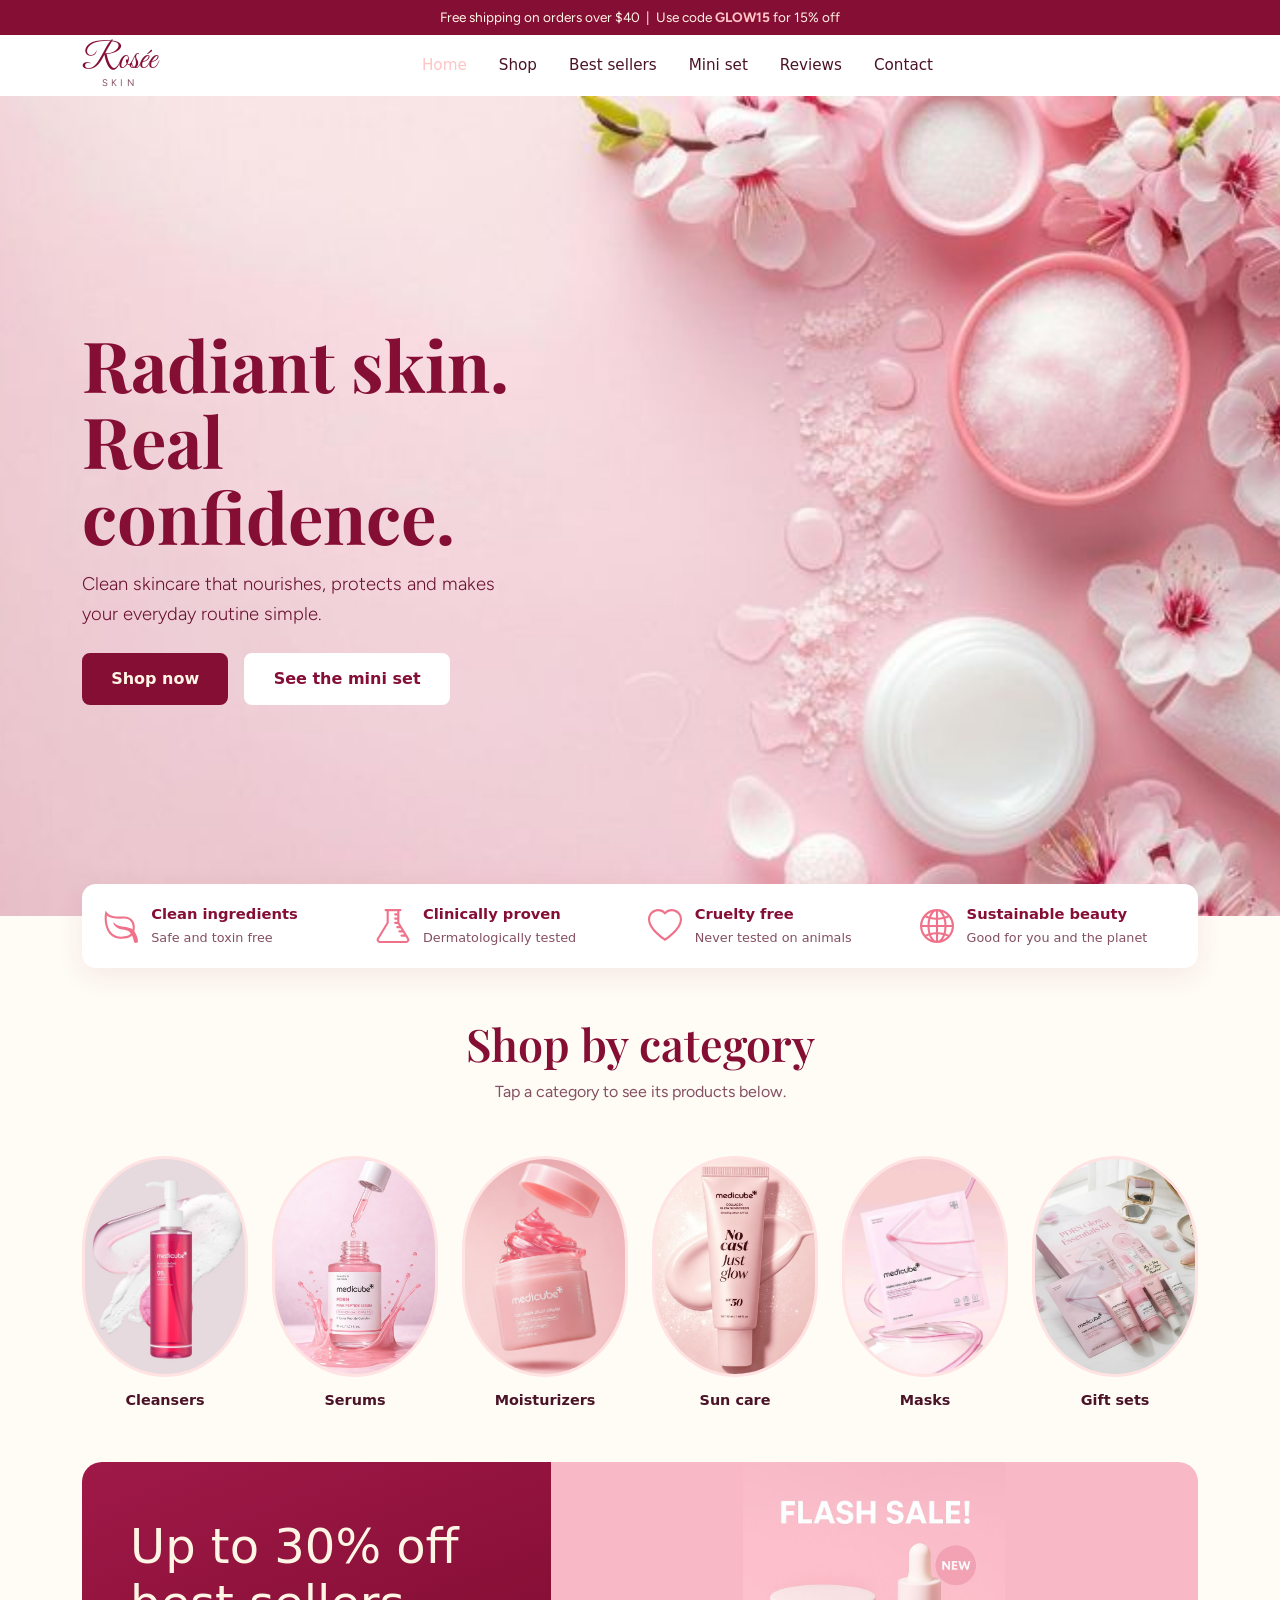
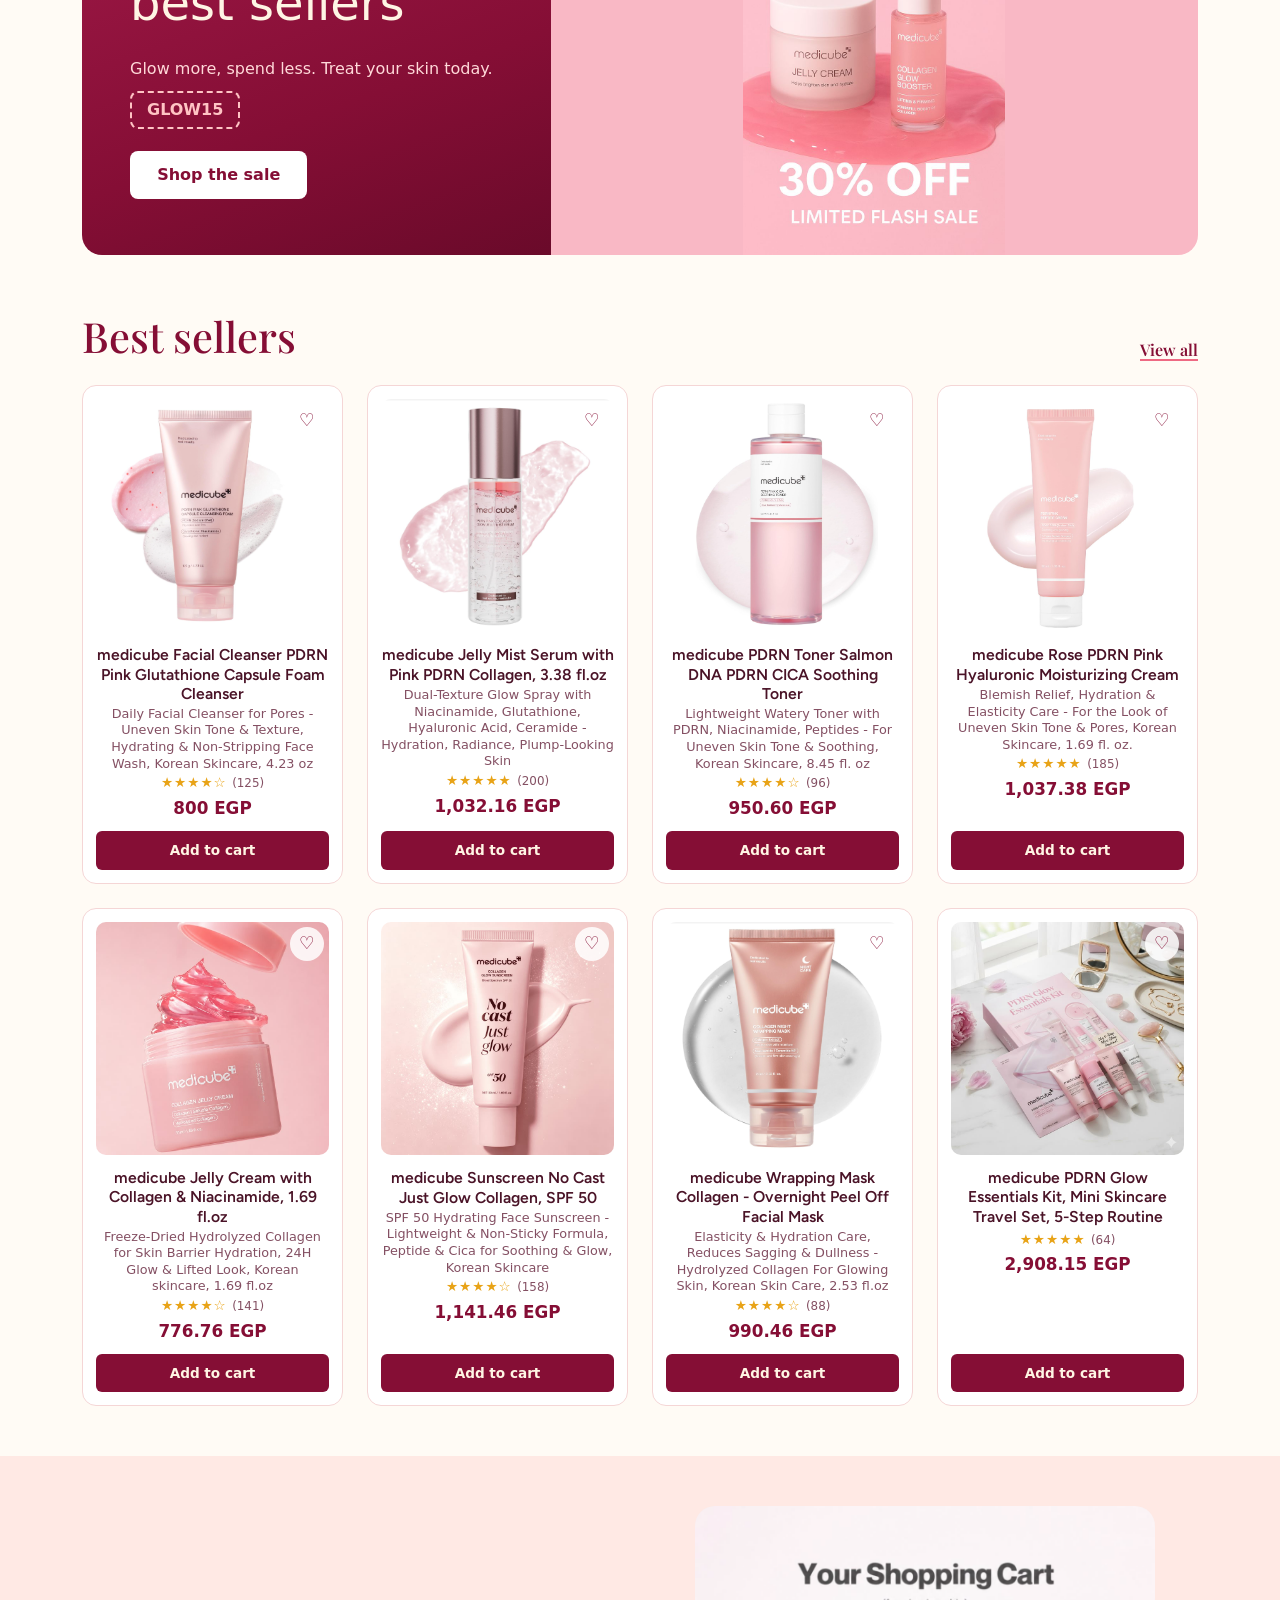
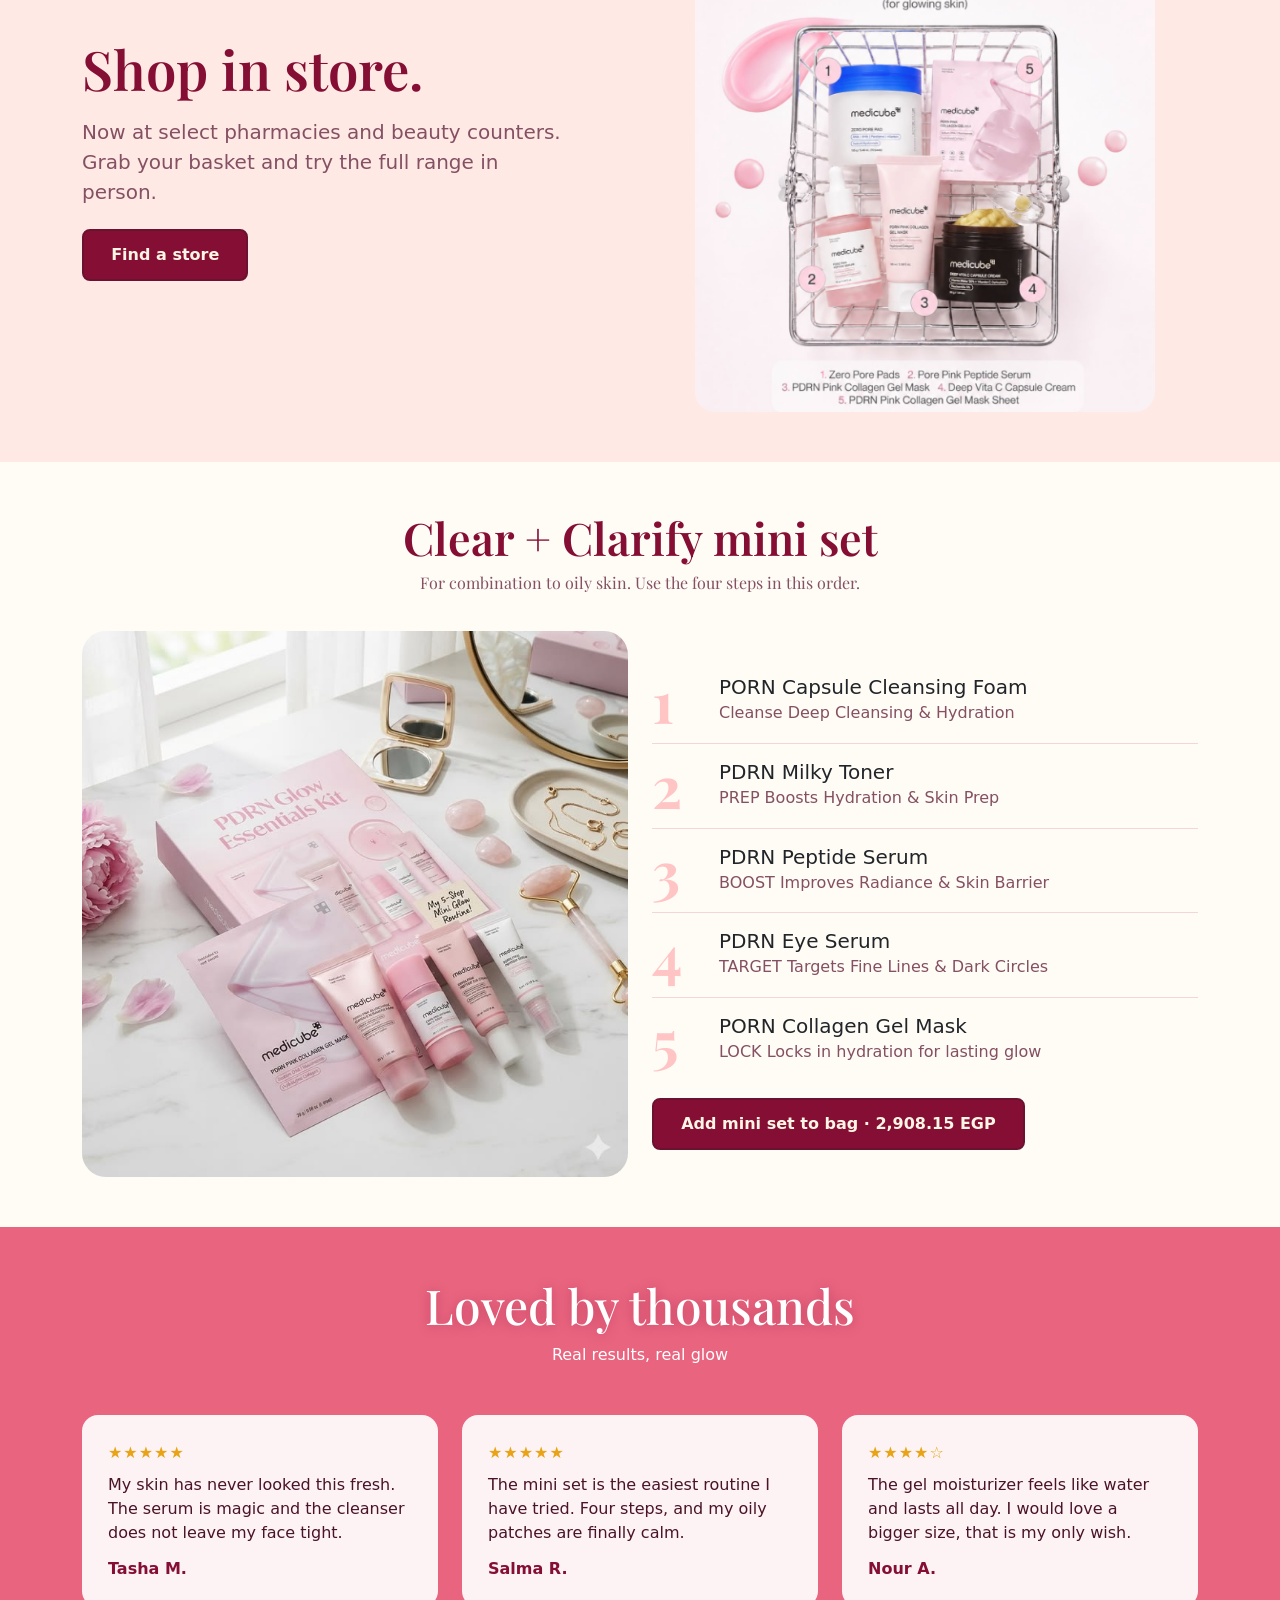
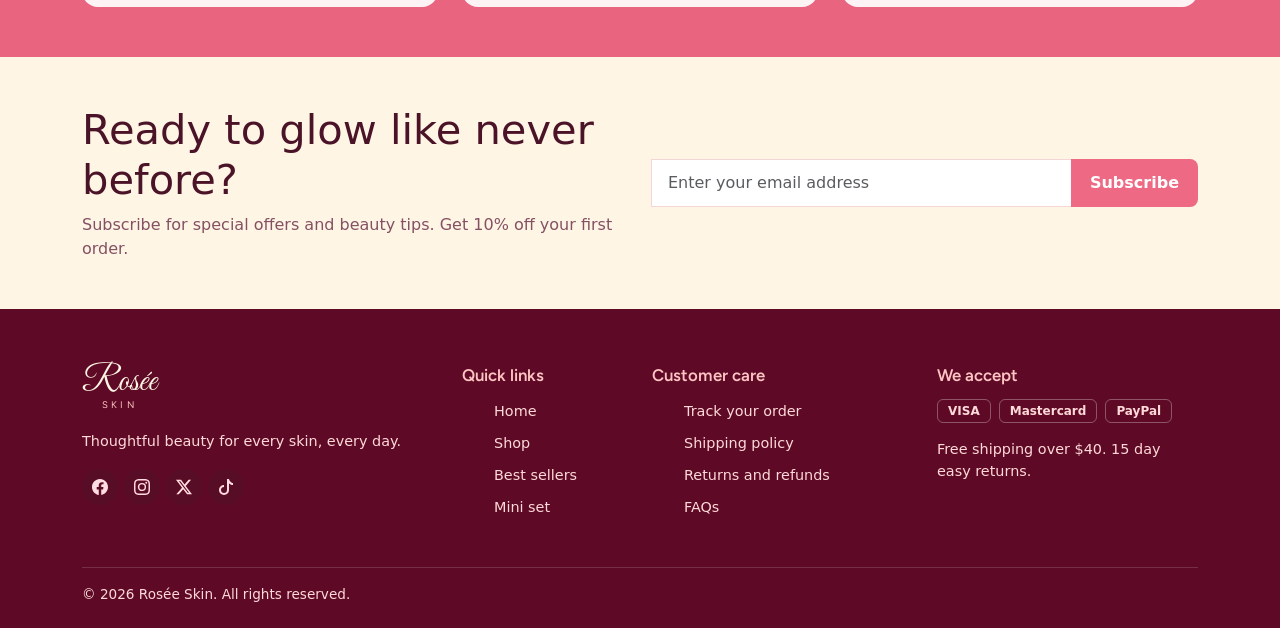
==== project/index.html @ 1da9454a "Rosée Skin – Radiant skin, real confidence" ====
<!doctype html>
<html lang="en">
  <head>
    <meta charset="UTF-8" />
    <meta name="viewport" content="width=device-width, initial-scale=1.0" />
    <title>Rosée Skin – Radiant skin, real confidence</title>
    <link rel="stylesheet" href="style.css" />
    <link
      href="https://cdn.jsdelivr.net/npm/bootstrap@5.3.8/dist/css/bootstrap.min.css"
      rel="stylesheet"
      integrity="sha384-sRIl4kxILFvY47J16cr9ZwB07vP4J8+LH7qKQnuqkuIAvNWLzeN8tE5YBujZqJLB"
      crossorigin="anonymous"
    />
    <script
      src="https://cdn.jsdelivr.net/npm/bootstrap@5.3.8/dist/js/bootstrap.bundle.min.js"
      integrity="sha384-FKyoEForCGlyvwx9Hj09JcYn3nv7wiPVlz7YYwJrWVcXK/BmnVDxM+D2scQbITxI"
      crossorigin="anonymous"
    ></script>
  </head>
  <body>
    <div class="announce">
      Free shipping on orders over $40 &nbsp;|&nbsp; Use code <b>GLOW15</b> for
      15% off
    </div>
    <nav class="navbar navbar-expand-lg sticky-top">
      <div class="container">
        <a class="logo" href="./index.html">Rosée<small>SKIN</small></a>
        <button
          class="navbar-toggler ms-auto me-2"
          type="button"
          data-bs-toggle="collapse"
          data-bs-target="#menu"
          aria-controls="menu"
          aria-expanded="false"
          aria-label="Toggle menu"
        >
          <span class="navbar-toggler-icon"></span>
        </button>
        <div
          class="collapse navbar-collapse navbar-nav mx-auto gap-lg-3"
          id="menu"
        >
          <a class="nav-link active" href="./index.html">Home</a>
          <a class="nav-link" href="#categories">Shop</a>
          <a class="nav-link" href="#bestsellers">Best sellers</a>
          <a class="nav-link" href="#miniset">Mini set</a>
          <a class="nav-link" href="#reviews">Reviews</a>
          <a class="nav-link" href="#contact">Contact</a>
        </div>
      </div>
    </nav>
    <header class="hero" id="home">
      <img
        src="../photos/background.jpg"
        class="hero-img"
        alt="Skincare products"
      />

      <div class="container">
        <div class="row align-items-center hero-content">
          <div class="col-lg-5 col-md-6">
            <h1>Radiant skin. Real confidence.</h1>

            <p class="lead mt-3">
              Clean skincare that nourishes, protects and makes your everyday
              routine simple.
            </p>

            <div class="d-flex flex-wrap gap-3 mt-4">
              <a href="#bestsellers" class="btn btn-rose">Shop now</a>
              <a href="#miniset" class="btn btn-soft">See the mini set</a>
            </div>
          </div>
        </div>
      </div>
    </header>
    <section class="trust">
      <div class="container">
        <div class="trust-card">
          <div class="row g-3">
            <div class="col-12 col-lg-3">
              <div class="trust-item">
                <img src="../photos/leaf.svg" alt="Clean ingredients" />
                <div>
                  <strong>Clean ingredients</strong>
                  <span>Safe and toxin free</span>
                </div>
              </div>
            </div>

            <div class="col-12 col-lg-3">
              <div class="trust-item">
                <img src="../photos/flask.svg" alt="Clinically proven" />
                <div>
                  <strong>Clinically proven</strong>
                  <span>Dermatologically tested</span>
                </div>
              </div>
            </div>

            <div class="col-12 col-lg-3">
              <div class="trust-item">
                <img src="../photos/heart.svg" alt="Cruelty free" />
                <div>
                  <strong>Cruelty free</strong>
                  <span>Never tested on animals</span>
                </div>
              </div>
            </div>

            <div class="col-12 col-lg-3">
              <div class="trust-item">
                <img src="../photos/globe2.svg" alt="Sustainable beauty" />
                <div>
                  <strong>Sustainable beauty</strong>
                  <span>Good for you and the planet</span>
                </div>
              </div>
            </div>
          </div>
        </div>
      </div>
    </section>
    <section class="section" id="categories">
      <div class="container">
        <div class="center-head">
          <h2>Shop by category</h2>
          <p>Tap a category to see its products below.</p>
        </div>
        <div class="row g-3 g-lg-4 justify-content-center">
          <div class="col-4 col-md-2">
            <a class="cat" href="#cleanser">
              <span class="oval">
                <img src="../photos/Medicube.jpg" alt="Cleansers" />
                <video
                  src="../videos/video1.mp4"
                  muted
                  loop
                  autoplay
                  playsinline
                ></video>
              </span>
              <span class="cat-name">Cleansers</span>
            </a>
          </div>
          <div class="col-4 col-md-2">
            <a class="cat" href="#serum">
              <span class="oval"
                ><img src="../photos/serum.jpg" alt="Serums" />
                <video
                  src="../videos/video2.mp4"
                  muted
                  loop
                  autoplay
                  playsinline
                ></video>
              </span>
              <span class="cat-name">Serums</span>
            </a>
          </div>
          <div class="col-4 col-md-2">
            <a class="cat" href="#moisturizer">
              <span class="oval"
                ><img
                  src="../photos/Medicube Collagen Jelly Cream Crema Viso con Collagene Idrolizzato, Effetto Idratazione & Glow.jpg"
                  alt="Moisturizers"
                />
                <video
                  src="../videos/video3.mp4"
                  muted
                  loop
                  autoplay
                  playsinline
                ></video>
              </span>
              <span class="cat-name">Moisturizers</span>
            </a>
          </div>
          <div class="col-4 col-md-2">
            <a class="cat" href="#sun">
              <span class="oval"
                ><img
                  src="../photos/Medicube Collagen Glow Sunscreen SPF 50, Just Glow No Cast Facial Sun Lotion, Soothing & Hydrating Sunscreen With Centella Asiatica, Anti-Photoaging Korean Sun Care.jpg"
                  alt="Sun care"
                />
                <video
                  src="../videos/video4.mp4"
                  muted
                  loop
                  autoplay
                  playsinline
                ></video>
              </span>
              <span class="cat-name">Sun care</span>
            </a>
          </div>
          <div class="col-4 col-md-2">
            <a class="cat" href="#mask">
              <span class="oval"
                ><img
                  src="../photos/MEDICUBE PDRN PINK COLLAGEN GEL MASK - SALMON DNA & OVERNIGHT.jpg"
                  alt="Masks"
                />
                <video
                  src="../videos/video5.mp4"
                  muted
                  loop
                  autoplay
                  playsinline
                ></video>
              </span>
              <span class="cat-name">Masks</span>
            </a>
          </div>
          <div class="col-4 col-md-2">
            <a class="cat" href="#sets">
              <span class="oval"
                ><img
                  src="../photos/Medicube PDRN Glow Essentials Kit, Mini Skincare Travel Set, 5-Step Routine.jpg"
                  alt="Gift sets" />
                <video
                  src="../videos/video6.mp4"
                  muted
                  loop
                  autoplay
                  playsinline
                ></video
              ></span>
              <span class="cat-name">Gift sets</span>
            </a>
          </div>
        </div>
      </div>
    </section>
    <section class="sale-section">
      <div class="container">
        <div class="sale">
          <div class="sale-text">
            <h2>Up to 30% off best sellers</h2>
            <p>Glow more, spend less. Treat your skin today.</p>
            <span class="code">GLOW15</span>
            <a href="#bestsellers" class="btn btn-soft">Shop the sale</a>
          </div>
          <div class="sale-img">
            <img
              src="../photos/Medicube Jelly Cream + NEW Collagen Glow Booster – Flash Sale! 💖✨.jpg"
              alt="Skincare products with flower petals"
            />
          </div>
        </div>
      </div>
    </section>
    <!-- Products -->
    <section class="section products" id="bestsellers">
      <div class="container">
        <div class="products-head">
          <h2>Best sellers</h2>
          <a href="#bestsellers" class="view-all">View all</a>
        </div>
        <div class="row g-3 g-lg-4">
          <div class="col-6 col-lg-3">
            <article class="product" id="cleanser">
              <input type="checkbox" class="heart-check" id="heart-1" />
              <label
                class="heart"
                for="heart-1"
                aria-label="Save Oil Control Face Wash"
              ></label>
              <div class="pic">
                <img
                  src="../photos/medicube Zero Pore Clearing Capsule Cleansing Foam.jpg"
                  alt="Oil Control Face Wash"
                />
              </div>
              <h3>
                medicube Facial Cleanser PDRN Pink Glutathione Capsule Foam
                Cleanser
              </h3>
              <div class="sub">
                Daily Facial Cleanser for Pores - Uneven Skin Tone & Texture,
                Hydrating & Non-Stripping Face Wash, Korean Skincare, 4.23 oz
              </div>
              <div class="stars" aria-label="4.5 out of 5">
                ★★★★☆ <small>(125)</small>
              </div>
              <div class="price">800 EGP</div>
              <a href="#" class="btn-add">Add to cart</a>
            </article>
          </div>
          <div class="col-6 col-lg-3">
            <article class="product" id="serum">
              <input type="checkbox" class="heart-check" id="heart-2" />
              <label
                class="heart"
                for="heart-2"
                aria-label="Save Radiance Face Serum"
              ></label>
              <div class="pic">
                <img
                  src="../photos/Radiance Face Serum.png"
                  alt="Radiance Face Serum"
                />
              </div>
              <h3>
                medicube Jelly Mist Serum with Pink PDRN Collagen, 3.38 fl.oz
              </h3>
              <div class="sub">
                Dual-Texture Glow Spray with Niacinamide, Glutathione,
                Hyaluronic Acid, Ceramide - Hydration, Radiance, Plump-Looking
                Skin
              </div>
              <div class="stars" aria-label="5 out of 5">
                ★★★★★ <small>(200)</small>
              </div>
              <div class="price">1,032.16 EGP</div>
              <a href="#" class="btn-add">Add to cart</a>
            </article>
          </div>
          <div class="col-6 col-lg-3">
            <article class="product">
              <input type="checkbox" class="heart-check" id="heart-3" />
              <label
                class="heart"
                for="heart-3"
                aria-label="Save Hydra Toner Mist"
              ></label>
              <div class="pic">
                <img
                  src="../photos/Hydra Toner Mist.png"
                  alt="Hydra Toner Mist"
                />
              </div>
              <h3>medicube PDRN Toner Salmon DNA PDRN CICA Soothing Toner</h3>
              <div class="sub">
                Lightweight Watery Toner with PDRN, Niacinamide, Peptides - For
                Uneven Skin Tone & Soothing, Korean Skincare, 8.45 fl. oz
              </div>
              <div class="stars" aria-label="4.5 out of 5">
                ★★★★☆ <small>(96)</small>
              </div>
              <div class="price">950.60 EGP</div>
              <a href="#" class="btn-add">Add to cart</a>
            </article>
          </div>
          <div class="col-6 col-lg-3">
            <article class="product" id="moisturizer">
              <input type="checkbox" class="heart-check" id="heart-4" />
              <label
                class="heart"
                for="heart-4"
                aria-label="Save Dew Boost Gel Moisturizer"
              ></label>
              <div class="pic">
                <img
                  src="../photos/Gel Moisturizer.png"
                  alt="Dew Boost Gel Moisturizer"
                />
              </div>
              <h3>medicube Rose PDRN Pink Hyaluronic Moisturizing Cream</h3>
              <div class="sub">
                Blemish Relief, Hydration & Elasticity Care - For the Look of
                Uneven Skin Tone & Pores, Korean Skincare, 1.69 fl. oz.
              </div>
              <div class="stars" aria-label="5 out of 5">
                ★★★★★ <small>(185)</small>
              </div>
              <div class="price">1,037.38 EGP</div>
              <a href="#" class="btn-add">Add to cart</a>
            </article>
          </div>
          <div class="col-6 col-lg-3">
            <article class="product">
              <input type="checkbox" class="heart-check" id="heart-5" />
              <label
                class="heart"
                for="heart-5"
                aria-label="Save Barrier Repair Cream"
              ></label>
              <div class="pic">
                <img
                  src="../photos/Medicube Collagen Jelly Cream Crema Viso con Collagene Idrolizzato, Effetto Idratazione & Glow.jpg"
                  alt="Barrier Repair Cream"
                />
              </div>
              <h3>
                medicube Jelly Cream with Collagen & Niacinamide, 1.69 fl.oz
              </h3>
              <div class="sub">
                Freeze-Dried Hydrolyzed Collagen for Skin Barrier Hydration, 24H
                Glow & Lifted Look, Korean skincare, 1.69 fl.oz
              </div>
              <div class="stars" aria-label="4.5 out of 5">
                ★★★★☆ <small>(141)</small>
              </div>
              <div class="price">776.76 EGP</div>
              <a href="#" class="btn-add">Add to cart</a>
            </article>
          </div>
          <div class="col-6 col-lg-3">
            <article class="product" id="sun">
              <input type="checkbox" class="heart-check" id="heart-6" />
              <label
                class="heart"
                for="heart-6"
                aria-label="Save Daily Shield SPF 50"
              ></label>
              <div class="pic">
                <img
                  src="../photos/Medicube Collagen Glow Sunscreen SPF 50, Just Glow No Cast Facial Sun Lotion, Soothing & Hydrating Sunscreen With Centella Asiatica, Anti-Photoaging Korean Sun Care.jpg"
                  alt="Daily Shield SPF 50"
                />
              </div>
              <h3>medicube Sunscreen No Cast Just Glow Collagen, SPF 50</h3>
              <div class="sub">
                SPF 50 Hydrating Face Sunscreen - Lightweight & Non-Sticky
                Formula, Peptide & Cica for Soothing & Glow, Korean Skincare
              </div>
              <div class="stars" aria-label="4.5 out of 5">
                ★★★★☆ <small>(158)</small>
              </div>
              <div class="price">1,141.46 EGP</div>
              <a href="#" class="btn-add">Add to cart</a>
            </article>
          </div>
          <div class="col-6 col-lg-3">
            <article class="product" id="mask">
              <input type="checkbox" class="heart-check" id="heart-7" />
              <label
                class="heart"
                for="heart-7"
                aria-label="Save Detox Clay Mask"
              ></label>
              <div class="pic">
                <img
                  src="../photos/Detox Clay Mask.png"
                  alt="Detox Clay Mask"
                />
              </div>
              <h3>
                medicube Wrapping Mask Collagen - Overnight Peel Off Facial Mask
              </h3>
              <div class="sub">
                Elasticity & Hydration Care, Reduces Sagging & Dullness -
                Hydrolyzed Collagen For Glowing Skin, Korean Skin Care, 2.53
                fl.oz
              </div>
              <div class="stars" aria-label="4 out of 5">
                ★★★★☆ <small>(88)</small>
              </div>
              <div class="price">990.46 EGP</div>
              <a href="#" class="btn-add">Add to cart</a>
            </article>
          </div>
          <div class="col-6 col-lg-3">
            <article class="product" id="sets">
              <input type="checkbox" class="heart-check" id="heart-8" />
              <label
                class="heart"
                for="heart-8"
                aria-label="Save Clear + Clarify Mini Set"
              ></label>
              <div class="pic">
                <img
                  src="../photos/Medicube PDRN Glow Essentials Kit, Mini Skincare Travel Set, 5-Step Routine.jpg"
                  alt="Clear + Clarify Mini Set"
                />
              </div>
              <h3>
                medicube PDRN Glow Essentials Kit, Mini Skincare Travel Set,
                5-Step Routine
              </h3>
              <div class="stars" aria-label="5 out of 5">
                ★★★★★ <small>(64)</small>
              </div>
              <div class="price">2,908.15 EGP</div>
              <a href="#" class="btn-add">Add to cart</a>
            </article>
          </div>
        </div>
      </div>
    </section>

    <!-- In store -->
    <section class="section band" id="instore">
      <div class="container">
        <div class="row align-items-center g-4">
          <div class="col-md-6 order-2 order-md-1">
            <h2>Shop in store.</h2>
            <p>
              Now at select pharmacies and beauty counters. Grab your basket and
              try the full range in person.
            </p>
            <a href="#contact" class="btn btn-rose">Find a store</a>
          </div>
          <div class="col-md-6 order-1 order-md-2">
            <div class="band-img">
              <img
                src="../photos/shop-cart.png"
                alt="Basket full of skincare products"
              />
            </div>
          </div>
        </div>
      </div>
    </section>

    <!-- Mini set -->
    <section class="section miniset" id="miniset">
      <div class="container">
        <div class="center-head">
          <h2>Clear + Clarify mini set</h2>
          <p>For combination to oily skin. Use the four steps in this order.</p>
        </div>
        <div class="row g-4 align-items-center">
          <div class="col-lg-6">
            <div class="mini-img">
              <img
                src="../photos/Medicube PDRN Glow Essentials Kit, Mini Skincare Travel Set, 5-Step Routine.jpg"
                alt="Four mini products: face wash, mask, moisturizer and facial oil"
              />
            </div>
          </div>
          <div class="col-lg-6">
            <div class="mstep">
              <div class="n">1</div>
              <div>
                <h3>PORN Capsule Cleansing Foam</h3>
                <p>Cleanse Deep Cleansing & Hydration</p>
              </div>
            </div>
            <div class="mstep">
              <div class="n">2</div>
              <div>
                <h3>PDRN Milky Toner</h3>
                <p>PREP Boosts Hydration & Skin Prep</p>
              </div>
            </div>
            <div class="mstep">
              <div class="n">3</div>
              <div>
                <h3>PDRN Peptide Serum</h3>
                <p>BOOST Improves Radiance & Skin Barrier</p>
              </div>
            </div>
            <div class="mstep">
              <div class="n">4</div>
              <div>
                <h3>PDRN Eye Serum</h3>
                <p>TARGET Targets Fine Lines & Dark Circles</p>
              </div>
            </div>
            <div class="mstep">
              <div class="n">5</div>
              <div>
                <h3>PORN Collagen Gel Mask</h3>
                <p>LOCK Locks in hydration for lasting glow</p>
              </div>
            </div>
            <a href="#" class="btn btn-rose mt-3"
              >Add mini set to bag · 2,908.15 EGP</a
            >
          </div>
        </div>
      </div>
    </section>

    <!-- Reviews -->
    <section class="loved" id="reviews">
      <div class="container">
        <div class="loved-head">
          <h2>Loved by thousands</h2>
          <div class="loved-sub">Real results, real glow</div>
        </div>
        <div class="row g-4">
          <div class="col-md-4">
            <div class="review">
              <div class="stars" aria-label="5 out of 5 stars">★★★★★</div>
              <p>
                My skin has never looked this fresh. The serum is magic and the
                cleanser does not leave my face tight.
              </p>
              <div class="who">Tasha M.</div>
            </div>
          </div>
          <div class="col-md-4">
            <div class="review">
              <div class="stars" aria-label="5 out of 5 stars">★★★★★</div>
              <p>
                The mini set is the easiest routine I have tried. Four steps,
                and my oily patches are finally calm.
              </p>
              <div class="who">Salma R.</div>
            </div>
          </div>
          <div class="col-md-4">
            <div class="review">
              <div class="stars" aria-label="4 out of 5 stars">★★★★☆</div>
              <p>
                The gel moisturizer feels like water and lasts all day. I would
                love a bigger size, that is my only wish.
              </p>
              <div class="who">Nour A.</div>
            </div>
          </div>
        </div>
      </div>
    </section>

    <!-- Newsletter -->
    <section class="join" id="contact">
      <div class="container">
        <div class="row align-items-center g-4">
          <div class="col-lg-6">
            <h2>Ready to glow like never before?</h2>
            <p>
              Subscribe for special offers and beauty tips. Get 10% off your
              first order.
            </p>
          </div>
          <div class="col-lg-6">
            <form class="input-group news" action="#" method="post">
              <label for="email" class="visually-hidden">Email address</label>
              <input
                id="email"
                name="email"
                type="email"
                class="form-control"
                placeholder="Enter your email address"
                required
              />
              <button class="btn" type="submit">Subscribe</button>
            </form>
          </div>
        </div>
      </div>
    </section>

    <!-- Footer -->
    <footer>
      <div class="container">
        <div class="row g-4">
          <div class="col-lg-4">
            <a class="logo" href="#home">Rosée<small>SKIN</small></a>

            <p>Thoughtful beauty for every skin, every day.</p>

            <div class="socials">
              <a
                class="soc"
                href="https://www.facebook.com/"
                aria-label="Facebook"
              >
                <img src="../photos/facebook.svg" alt="Facebook" />
              </a>

              <a
                class="soc"
                href="https://www.instagram.com/"
                aria-label="Instagram"
              >
                <img src="../photos/instagram.svg" alt="Instagram" />
              </a>

              <a class="soc" href="https://x.com/" aria-label="X">
                <img src="../photos/twitter-x.svg" alt="X" />
              </a>

              <a class="soc" href="https://www.tiktok.com/" aria-label="TikTok">
                <img src="../photos/tiktok.svg" alt="TikTok" />
              </a>
            </div>
          </div>

          <div class="col-6 col-lg-2">
            <h4>Quick links</h4>
            <ul class="footer-links">
              <li><a href="#home">Home</a></li>
              <li><a href="#categories">Shop</a></li>
              <li><a href="#bestsellers">Best sellers</a></li>
              <li><a href="#miniset">Mini set</a></li>
            </ul>
          </div>

          <div class="col-6 col-lg-3">
            <h4>Customer care</h4>
            <ul class="footer-links">
              <li><a href="#contact">Track your order</a></li>
              <li><a href="#contact">Shipping policy</a></li>
              <li><a href="#contact">Returns and refunds</a></li>
              <li><a href="#contact">FAQs</a></li>
            </ul>
          </div>

          <div class="col-lg-3">
            <h4>We accept</h4>

            <div class="pay">
              <span>VISA</span>
              <span>Mastercard</span>
              <span>PayPal</span>
            </div>

            <p>Free shipping over $40. 15 day easy returns.</p>
          </div>
        </div>

        <div class="footer-bottom">
          &copy; 2026 Rosée Skin. All rights reserved.
        </div>
      </div>
    </footer>
  </body>
</html>
---- project/style.css ----
@import url("https://fonts.googleapis.com/css2?family=Great+Vibes&family=Playfair+Display:wght@500;600;700&family=Figtree:wght@400;500;600&display=swap");
* {
  margin: 0;
  padding: 0;
  box-sizing: border-box;
}
body {
  background-color: #fffbf5 !important;
}
.announce {
  background-color: #850e35;
  justify-content: center;
  text-align: center;
  color: #fff5e4;
  font-size: 0.85rem;
  text-align: center;
  padding: 0.45rem 1rem;
  font-family: "Figtree", system-ui, sans-serif;
  b {
    color: #ffc4c4;
  }
}
.navbar {
  background-color: #fff !important;
  border-bottom: 1px solid var(--line);

  .container {
    .logo {
      display: inline-block;
      font-family: "Great Vibes", cursive;
      font-size: 2.2rem;
      line-height: 1;
      color: #850e35;
      text-decoration: none;

      small {
        display: block;
        font-family: "Figtree", sans-serif;
        font-size: 0.6rem;
        letter-spacing: 0.35em;
        text-align: center;
        color: #845063;
      }
    }

    #menu {
      justify-content: center;

      .nav-link {
        color: #4a1327 !important;
        font-weight: 500;
        font-size: 0.95rem;

        &:hover,
        &.active {
          color: #ffc4c4 !important;
        }
      }
    }
  }
}
.hero {
  position: relative;
  min-height: calc(100vh - 80px);
  overflow: hidden;
  .hero-img {
    position: absolute;
    inset: 0;
    width: 100%;
    height: 100%;
    object-fit: cover;
    z-index: 0;
  }

  .container {
    position: relative;
    min-height: calc(100vh - 80px);
    z-index: 1;
  }

  .hero-content {
    min-height: calc(100vh - 80px);
    padding-top: 20px;
  }

  h1 {
    font-family: "Playfair Display", serif;
    font-size: clamp(3rem, 5.5vw, 4.8rem);
    line-height: 1.08;
    color: #850e35;
    font-weight: 700;
    margin-bottom: 0;
  }

  p {
    font-family: "Figtree", sans-serif;
    color: #6b1230;
    font-size: 1.15rem;
    line-height: 1.6;
    max-width: 570px;
  }

  .btn-rose {
    background: #850e35;
    border: 2px solid #850e35;
    color: #fff5e4;
    border-radius: 8px;
    padding: 0.75rem 1.7rem;
    font-weight: 600;
    transition: 0.15s;
  }

  .btn-rose:hover {
    background: #ee6983;
    border-color: #ee6983;
    color: #fff;
  }

  .btn-soft {
    background: #ffffff;
    color: #850e35;
    border: 2px solid #ffffff;
    border-radius: 8px;
    padding: 0.75rem 1.7rem;
    font-weight: 600;
  }

  .btn-soft:hover {
    background: #fff5e4;
    color: #850e35;
  }
  @media (max-width: 991.98px) {
    .hero {
      min-height: 750px;

      .hero-img {
        object-position: center;
      }

      .container {
        min-height: 750px;
      }

      .hero-content {
        min-height: 750px;
        padding-top: 40px;
      }

      h1 {
        font-size: clamp(2.8rem, 7vw, 4rem);
      }

      p {
        font-size: 1.05rem;
      }
    }
  }
  @media (max-width: 767.98px) {
    .hero {
      min-height: 700px;

      .hero-img {
        object-position: 62% center;
      }

      .container {
        min-height: 700px;
      }

      .hero-content {
        min-height: 700px;
        padding-top: 50px;
      }

      h1 {
        font-size: clamp(2.5rem, 12vw, 3.5rem);
        line-height: 1.05;
      }

      p {
        font-size: 1rem;
        max-width: 400px;
      }

      .btn-rose,
      .btn-soft {
        padding: 0.7rem 1.3rem;
      }
    }
  }
}
.trust {
  margin-top: -2rem;
  position: relative;
  z-index: 2;

  .trust-card {
    background: #fff;
    border: 1px solid var(--line);
    border-radius: 14px;
    padding: 1.2rem 1.4rem;
    box-shadow: 0 8px 28px rgba(133, 14, 53, 0.08);

    .trust-item {
      display: flex;
      align-items: center;
      gap: 0.8rem;

      img {
        width: 34px;
        height: 34px;
        flex: 0 0 34px;
        object-fit: contain;
        filter: invert(57%) sepia(65%) saturate(1071%) hue-rotate(307deg)
          brightness(101%) contrast(88%);
      }

      strong {
        display: block;
        font-size: 0.92rem;
        color: #850e35;
      }

      span {
        font-size: 0.8rem;
        color: #845063;
      }
    }
  }
}
#categories {
  padding-top: 50px;
  .center-head {
    padding-bottom: 50px;
    justify-content: center;
    text-align: center;
    h2 {
      font-family: "Playfair Display", Georgia, serif;
      color: #850e35;
      line-height: 1.15;
      font-weight: 600;
      font-size: clamp(1.9rem, 4vw, 2.8rem);
    }
    p {
      color: #845063;
      margin: 0.6rem auto 0;
      font-family: "Figtree", system-ui, sans-serif;
      line-height: 1.65;
    }
  }
  .cat {
    display: block;
    text-align: center;
    text-decoration: none;
    color: #4a1327;
    width: 100%;

    .oval {
      position: relative;
      display: flex;
      align-items: center;
      justify-content: center;
      width: 100%;
      aspect-ratio: 3 / 4;
      border-radius: 50% / 42%;
      overflow: hidden;
      margin-bottom: 11px;
      border: 3px solid transparent;
      background: #ffe3e3;
      transition: 0.2s;

      img {
        width: 100%;
        height: 100%;
        object-fit: cover;
        display: block;
      }

      video {
        position: absolute;
        inset: 0;
        width: 100%;
        height: 100%;
        object-fit: cover;
        opacity: 0;
        transition: 0.3s;
      }
    }

    .cat-name {
      font-weight: 600;
      font-size: 0.9rem;
    }

    &:hover .oval {
      transform: translateY(-4px);
      border-color: #850e35;
    }

    &:hover .oval video {
      opacity: 1 !important;
    }
  }
}

.sale-section {
  padding-top: 50px;
  padding-bottom: 48px;

  .sale {
    display: flex;
    border-radius: 20px;
    overflow: hidden;
    min-height: 340px;

    .sale-text {
      flex: 0 0 42%;
      background: linear-gradient(160deg, #a01948, #850e35 60%, #6a0a2a);
      color: #fff5e4;
      padding: 56px 48px;
      display: flex;
      flex-direction: column;
      justify-content: center;
      align-items: flex-start;

      h2 {
        color: #fff5e4;
        font-size: clamp(2rem, 4vw, 3rem);
      }

      p {
        color: #ffd9d9;
        margin: 16px 0 4px;
      }

      .code {
        display: inline-block;
        border: 2px dashed #ffc4c4;
        color: #ffc4c4;
        border-radius: 8px;
        padding: 5px 15px;
        font-weight: 600;
        margin: 6px 0 22px;
      }
      .btn-soft {
        background: #ffffff;
        color: #850e35;
        border: 2px solid var(--surface);
        border-radius: 8px;
        padding: 0.75rem 1.7rem;
        font-weight: 600;
      }
      .btn-soft:hover {
        background: #fff5e4;
        color: #850e35;
      }
    }

    .sale-img {
      flex: 1;
      position: relative;
      background: #f9b8c5;

      img {
        position: absolute;
        inset: 0;
        width: 100%;
        height: 100%;
        object-fit: contain;
        -webkit-mask-image: linear-gradient(
          to right,
          transparent,
          #000 8%,
          #000 92%,
          transparent
        );
        mask-image: linear-gradient(
          to right,
          transparent,
          #000 8%,
          #000 92%,
          transparent
        );
      }
    }

    @media (max-width: 991.98px) {
      flex-direction: column;

      .sale-text {
        flex: none;
        padding: 40px 28px;
      }

      .sale-img {
        flex: none;
        height: 400px;
      }
    }
  }
}
/* ---------- Products ---------- */
.products {
  padding-top: 8px;
  padding-bottom: 50px;

  .products-head {
    display: flex;
    justify-content: space-between;
    align-items: flex-end;
    margin-bottom: 24px;
    font-family: "Playfair Display", Georgia, serif;
    color: #850e35;
    line-height: 1.15;
    font-weight: 600;

    h2 {
      margin: 0;
      font-size: clamp(1.8rem, 4vw, 2.6rem);
    }
  }

  .view-all {
    color: #850e35;
    font-weight: 600;
    text-decoration: none;
    border-bottom: 2px solid #ee6983;
  }

  .product {
    background: #fff;
    border: 1px solid #f5d6d6;
    border-radius: 14px;
    padding: 13px;
    height: 100%;
    display: flex;
    flex-direction: column;
    position: relative;
    scroll-margin-top: 100px;

    .pic {
      aspect-ratio: 1 / 1;
      border-radius: 10px;
      overflow: hidden;
      background: #ffe3e3;

      img {
        width: 100%;
        height: 100%;
        object-fit: cover;
        display: block;
      }
    }

    h3 {
      font-family: "Figtree", sans-serif;
      font-size: 0.98rem;
      font-weight: 600;
      color: #4a1327;
      margin: 13px 0 2px;
      text-align: center;
      min-height: 40px;
      display: flex;
      align-items: center;
      justify-content: center;
      line-height: 1.25;
    }

    .sub {
      font-size: 0.8rem;
      color: #845063;
      text-align: center;
      min-height: 42px;
      line-height: 1.3;
    }

    .stars {
      color: #e8a317;
      font-size: 0.85rem;
      text-align: center;
      letter-spacing: 1px;

      small {
        color: #845063;
        letter-spacing: 0;
      }
    }

    .price {
      font-weight: 700;
      color: #850e35;
      text-align: center;
      font-size: 1.05rem;
      margin: 3px 0 10px;
    }

    .btn-add {
      display: block;
      text-align: center;
      text-decoration: none;
      margin-top: auto;
      background: #850e35;
      color: #fff5e4;
      border: 0;
      border-radius: 6px;
      width: 100%;
      padding: 9px;
      font-size: 0.85rem;
      font-weight: 600;

      &:hover {
        background: #ee6983;
        color: #fff;
      }
    }

    .heart-check {
      position: absolute;
      opacity: 0;
      pointer-events: none;

      &:checked + .heart {
        background: #ee6983;
        color: #fff;

        &::before {
          content: "♥";
        }
      }

      &:focus-visible + .heart {
        outline: 3px solid #ee6983;
        outline-offset: 2px;
      }
    }

    .heart {
      position: absolute;
      top: 18px;
      right: 18px;
      z-index: 1;
      background: rgba(255, 255, 255, 0.85);
      border-radius: 50%;
      width: 34px;
      height: 34px;
      display: flex;
      align-items: center;
      justify-content: center;
      color: #850e35;
      font-size: 1.1rem;
      line-height: 1;
      cursor: pointer;

      &::before {
        content: "♡";
      }
    }
  }
}
/* ---------- In store ---------- */
#instore {
  padding-top: 50px;
  padding-bottom: 50px;
  background: #ffe9e4;

  h2 {
    font-family: "Playfair Display", Georgia, serif;
    color: #850e35;
    line-height: 1.15;
    font-weight: 600;
    font-size: clamp(2rem, 4.5vw, 3.4rem);
  }

  p {
    color: #845063;
    font-size: 1.25rem;
    margin: 16px 0 12px;
    max-width: 480px;
    padding-bottom: 10px;
  }
  .btn-rose {
    background: #850e35;
    color: #fff5e4;
    border: 2px solid #6b1230;
    border-radius: 8px;
    padding: 0.75rem 1.7rem;
    font-weight: 600;
    transition: 0.15s;

    &:hover {
      background: #ee6983;
      color: #fff;
    }
  }

  .band-img {
    max-width: 460px;
    margin: 0 auto;

    img {
      width: 100%;
      height: auto;
      display: block;
      border-radius: 20px;
    }
  }
}
/* ---------- Mini set ---------- */
.miniset {
  padding-top: 50px;
  padding-bottom: 50px;
  .center-head {
    justify-content: center;
    text-align: center;
    padding-bottom: 20px;
    h2 {
      font-size: clamp(1.9rem, 4vw, 2.8rem);
      font-family: "Playfair Display", Georgia, serif;
      color: #850e35;
      line-height: 1.15;
      font-weight: 600;
    }
    p {
      color: #845063;
      font-family: "Playfair Display", Georgia, serif;
    }
  }
  .mini-img {
    background: #ffc4c4;
    border-radius: 24px;
    overflow: hidden;

    img {
      width: 100%;
      height: auto;
      display: block;
    }
  }
  .btn-rose {
    background: #850e35;
    color: #fff5e4;
    border: 2px solid #6b1230;
    border-radius: 8px;
    padding: 0.75rem 1.7rem;
    font-weight: 600;
    transition: 0.15s;

    &:hover {
      background: #ee6983;
      color: #fff;
    }
  }

  .mstep {
    display: flex;
    gap: 19px;
    align-items: flex-start;
    padding: 16px 0;
    border-bottom: 1px solid #f5d6d6;

    &:last-of-type {
      border-bottom: 0;
    }

    .n {
      font-family: "Playfair Display", serif;
      font-size: 3.6rem;
      line-height: 0.9;
      color: #ffc4c4;
      flex: 0 0 48px;
      font-weight: 700;
    }

    h3 {
      font-size: 1.25rem;
      margin-bottom: 2px;
    }

    p {
      margin: 0;
      color: #845063;
    }
  }
}
/* ---------- reviews---------- */
#reviews {
  padding-top: 50px;
  padding-bottom: 50px;
  background-color: #e9647f;
  .loved-head {
    text-align: center;
    margin-bottom: 48px;
  }

  h2 {
    font-family: "Playfair Display", Georgia, serif;
    color: #fff;
    font-size: clamp(2rem, 4.5vw, 3rem);
    text-shadow: 0 1px 12px rgba(133, 14, 53, 0.35);
  }

  .loved-sub {
    color: #fff;
    margin-top: 8px;
  }
  .review {
    background: rgba(255, 255, 255, 0.92);
    border-radius: 16px;
    padding: 26px;
    height: 100%;
    color: #4a1327;

    .stars {
      color: #e8a317;
      letter-spacing: 1px;
    }

    p {
      margin: 8px 0 12px;
    }

    .who {
      font-weight: 600;
      color: #850e35;
    }
  }
}
/* ---------- Newsletter ---------- */
.join {
  background: #fff5e4;
  color: #4a1327;
  padding: 48px 0;

  h2 {
    font-size: clamp(1.8rem, 4vw, 2.6rem);
  }

  p {
    margin: 8px 0 0;
    color: #845063;
  }

  .news {
    .form-control {
      border: 1px solid #f5d6d6;
      border-radius: 8px;
      padding: 11px 16px;
      background: #fff;
      color: #4a1327;
    }

    .btn {
      border-radius: 8px;
      background: #ee6983;
      border: 0;
      color: #fff;
      font-weight: 600;
      padding: 11px 19px;

      &:hover {
        background: #ff7d95;
      }
    }
  }
}
/* ---------- Footer ---------- */
footer {
  background: #5e0a26;
  color: #ffd9d9;
  padding: 56px 0 24px;

  h4 {
    color: #ffc4c4;
    font-size: 1.05rem;
    font-family: "Figtree", sans-serif;
    font-weight: 600;
    margin-bottom: 14px;
  }

  p {
    margin-top: 16px;
    font-size: 0.9rem;
  }

  a {
    color: #ffd9d9;
    text-decoration: none;
    font-size: 0.9rem;

    &:hover {
      color: #fff;
      text-decoration: underline;
    }
  }

  .logo {
    display: inline-block;
    font-family: "Great Vibes", cursive;
    font-size: 2.2rem;
    line-height: 1;
    color: #fff5e4;
    text-decoration: none;

    small {
      display: block;
      font-family: "Figtree", sans-serif;
      font-size: 0.6rem;
      letter-spacing: 0.35em;
      text-align: center;
      color: #ffc4c4;
    }
  }
  .socials {
    margin-top: 16px;
    display: flex;
    gap: 6px;
    filter: invert(86%) sepia(20%) saturate(455%) hue-rotate(307deg)
      brightness(104%) contrast(102%);
  }

  .soc {
    display: flex;
    align-items: center;
    justify-content: center;
    width: 36px;
    height: 36px;
    border-radius: 50%;
    background: rgba(255, 255, 255, 0.12);
    font-weight: 600;
    font-size: 0.8rem;
  }

  .footer-links {
    list-style: none;
    display: flex;
    flex-direction: column;
    gap: 8px;
  }

  .pay {
    display: flex;
    gap: 8px;
    flex-wrap: wrap;

    span {
      border: 1px solid rgba(255, 255, 255, 0.3);
      border-radius: 6px;
      padding: 2px 10px;
      font-size: 0.75rem;
      font-weight: 600;
    }
  }

  .footer-bottom {
    margin-top: 32px;
    padding-top: 16px;
    border-top: 1px solid rgba(255, 255, 255, 0.15);
    font-size: 0.85rem;
  }
  @media (prefers-reduced-motion: reduce) {
    * {
      transition: none !important;
      scroll-behavior: auto !important;
    }
  }
}
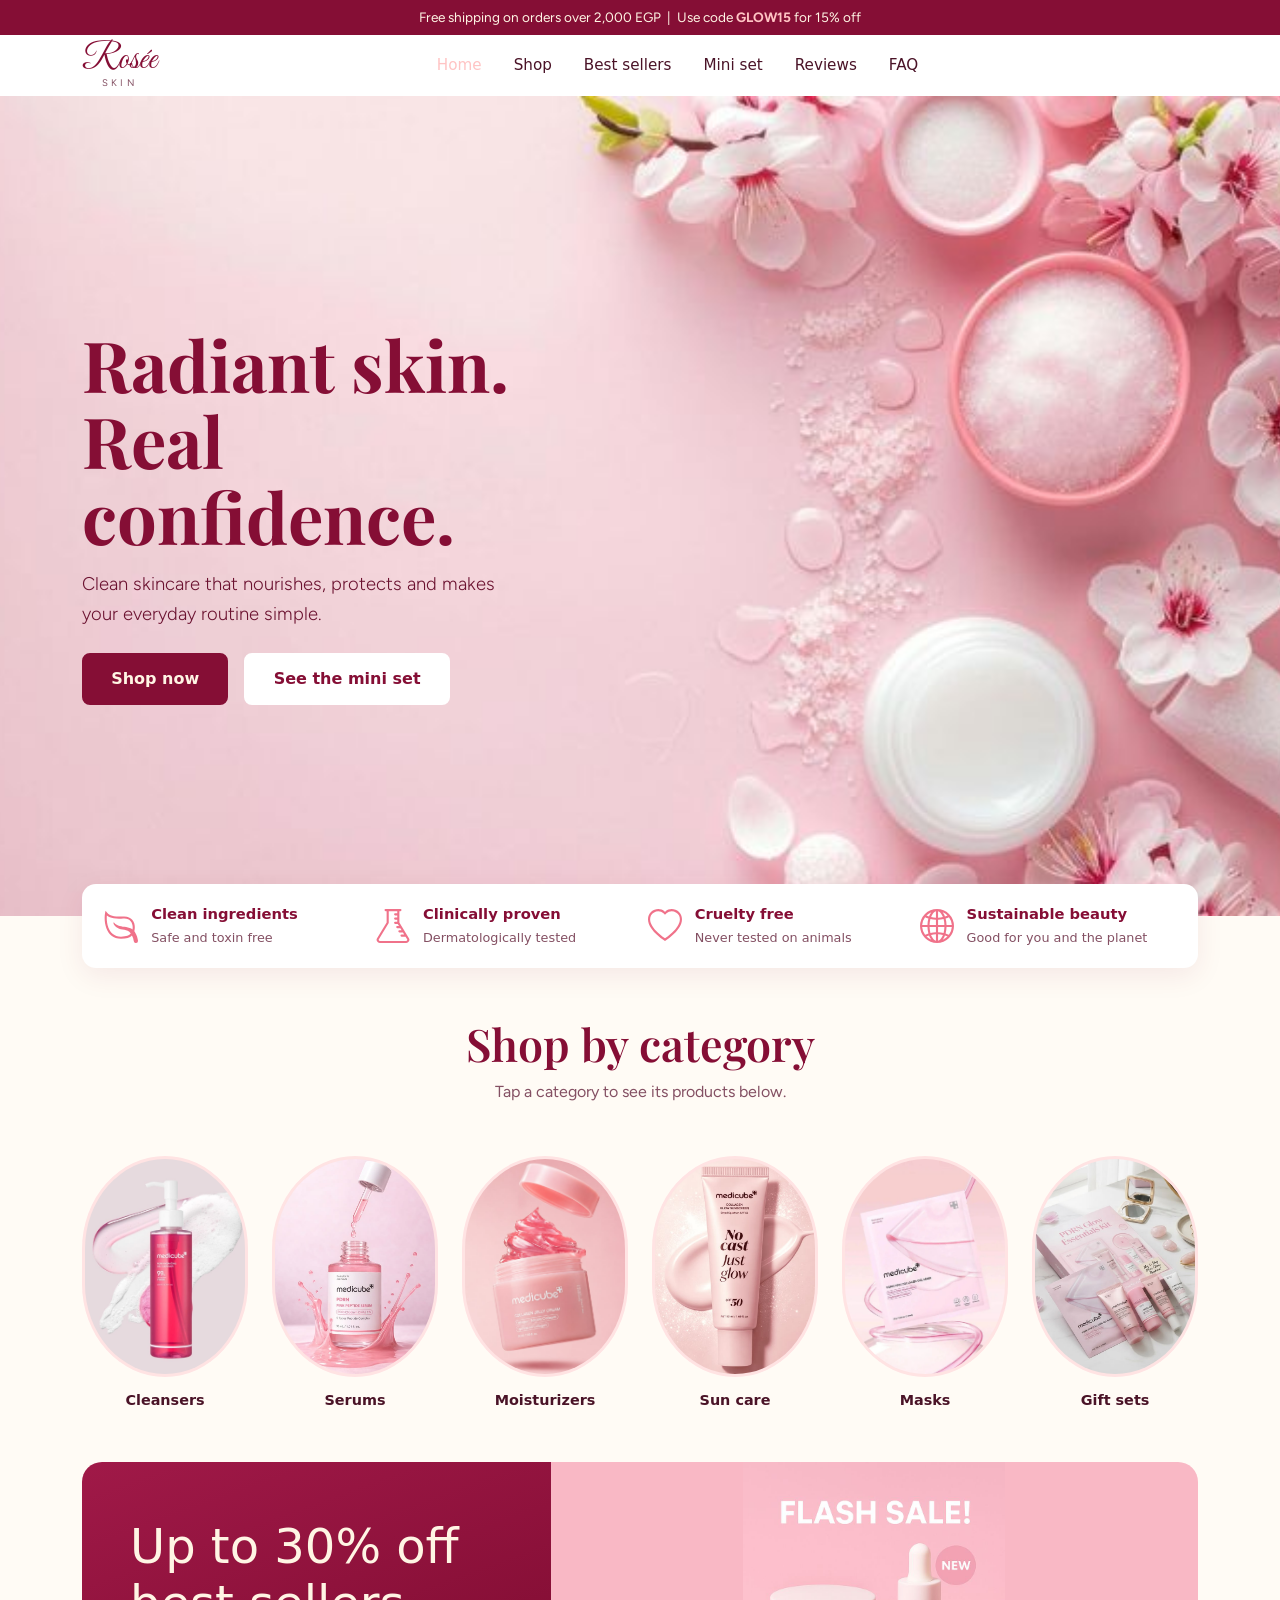
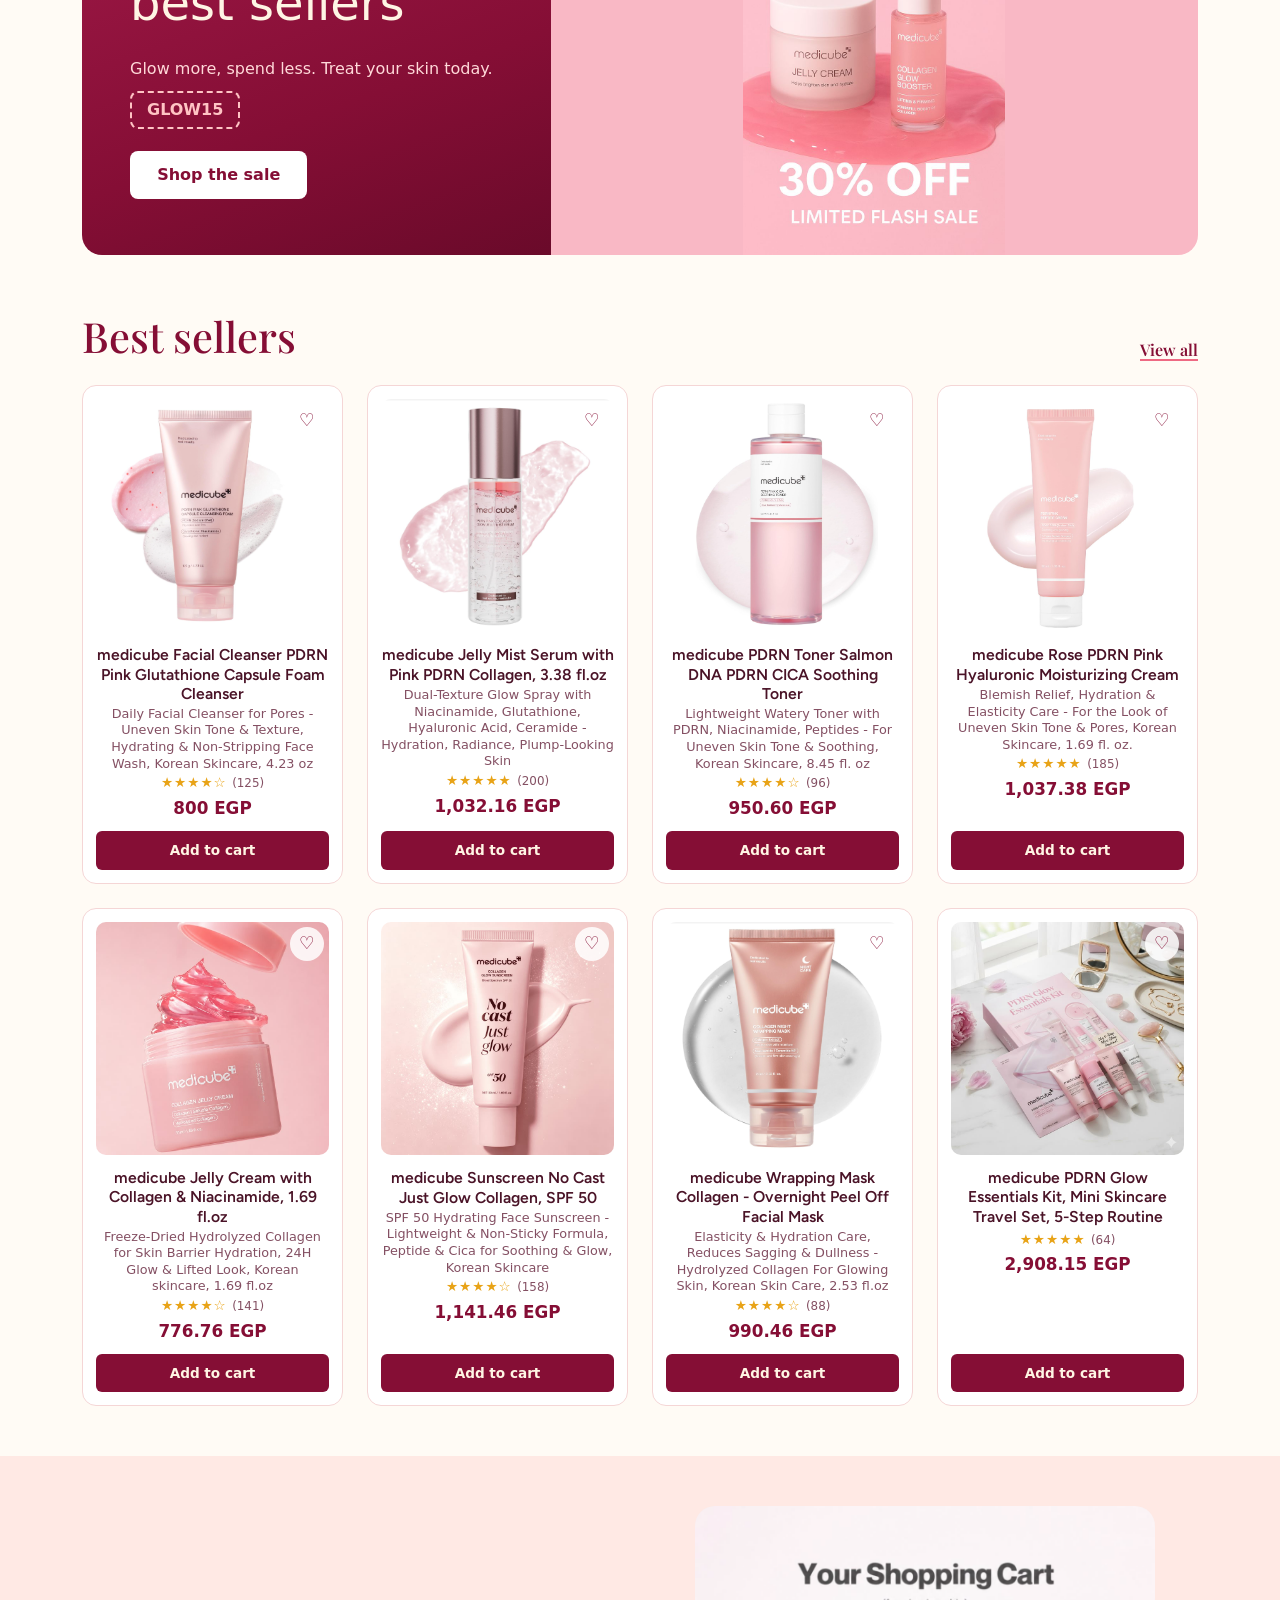
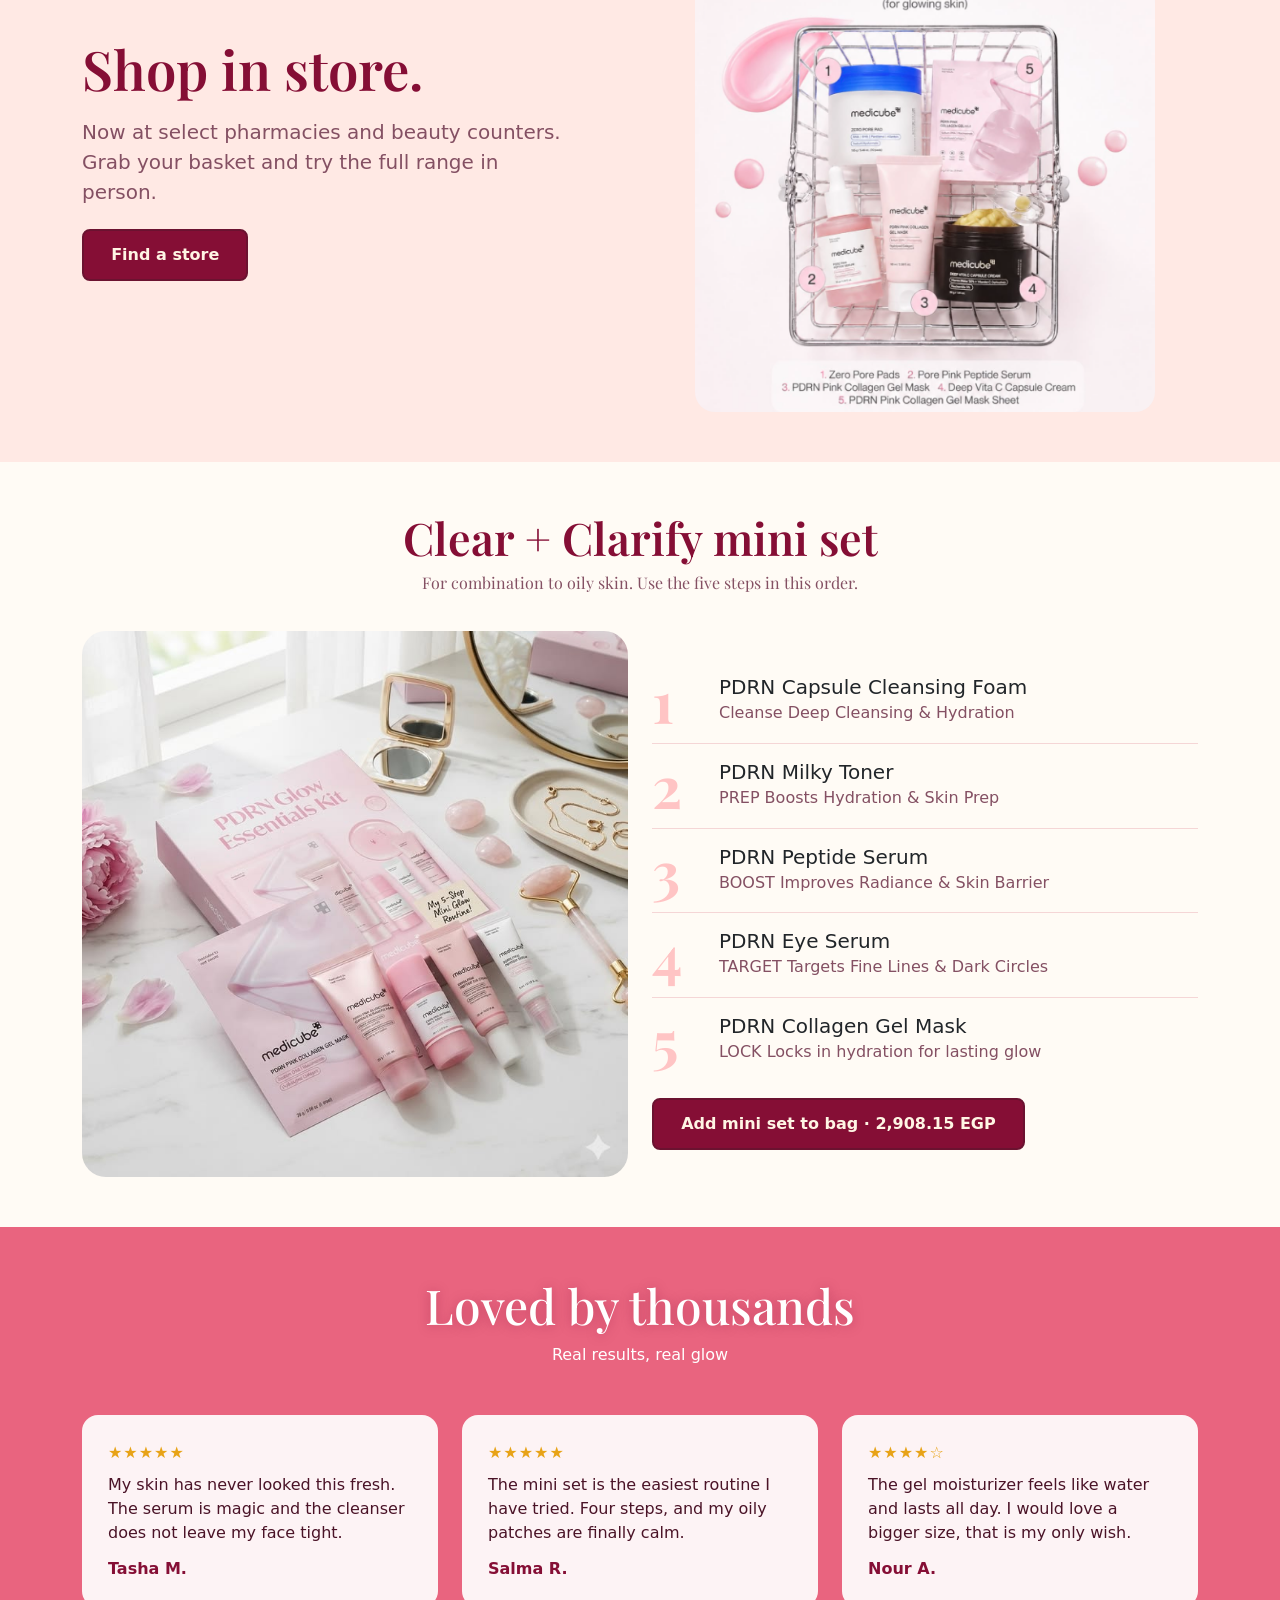
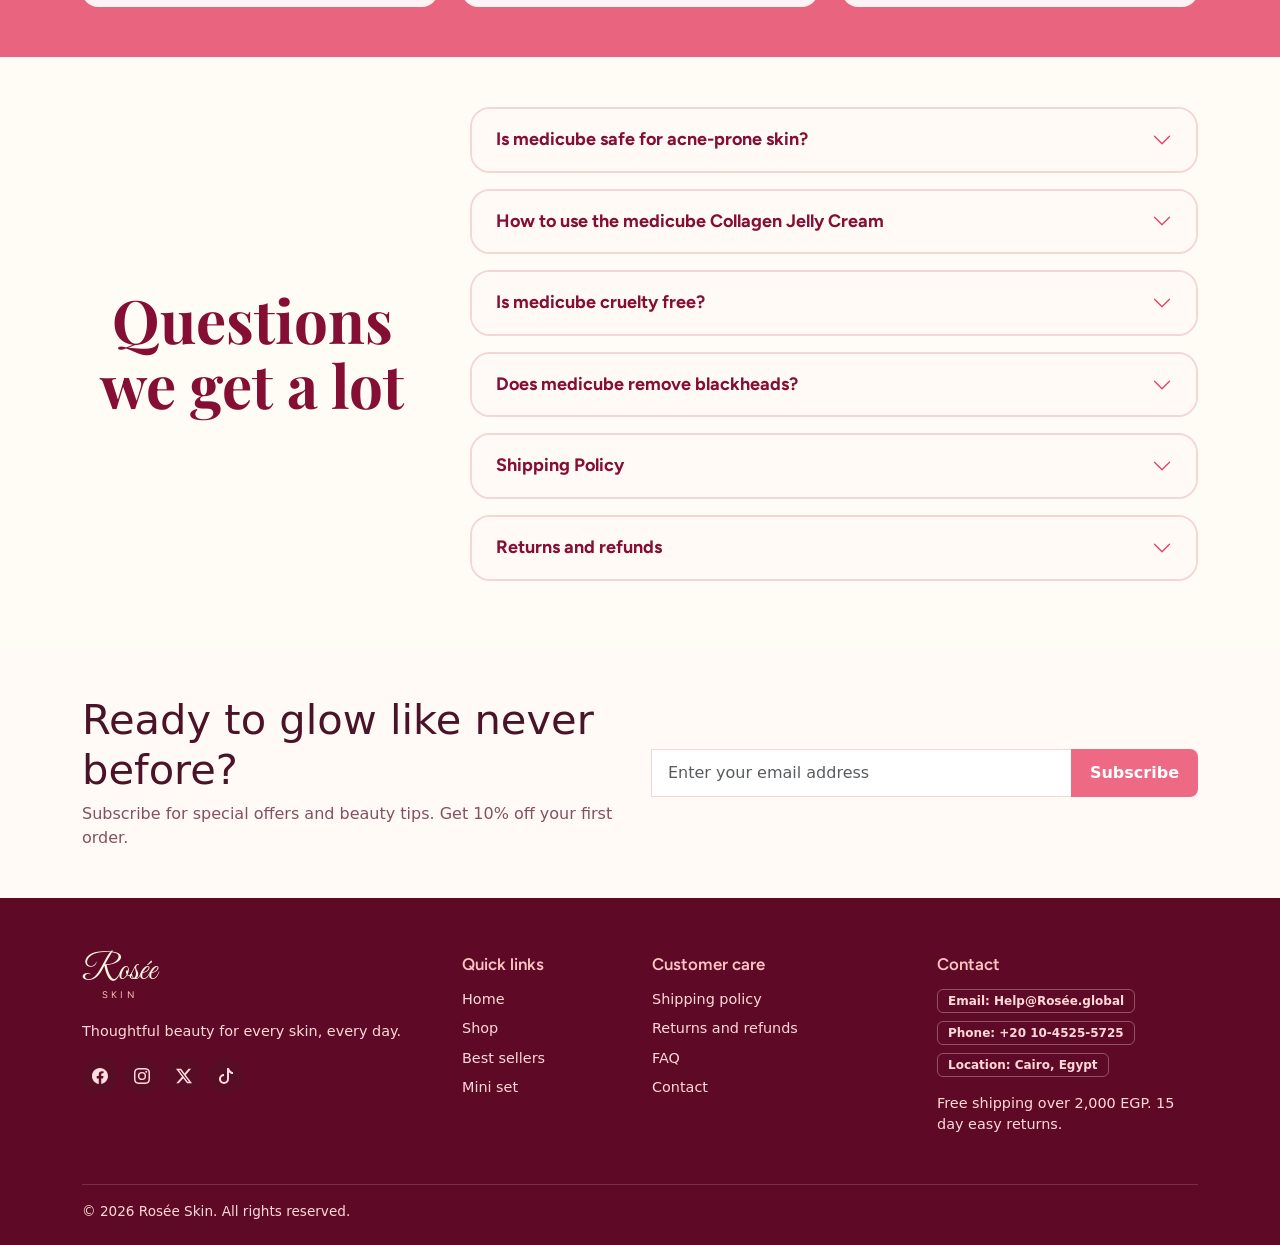
==== commit 1059c6b3: "new-ver" ====
--- a/project/index.html
+++ b/project/index.html
@@ -19,8 +19,8 @@
   </head>
   <body>
     <div class="announce">
-      Free shipping on orders over $40 &nbsp;|&nbsp; Use code <b>GLOW15</b> for
-      15% off
+      Free shipping on orders over 2,000 EGP &nbsp;|&nbsp; Use code
+      <b>GLOW15</b> for 15% off
     </div>
     <nav class="navbar navbar-expand-lg sticky-top">
       <div class="container">
@@ -41,11 +41,11 @@
           id="menu"
         >
           <a class="nav-link active" href="./index.html">Home</a>
-          <a class="nav-link" href="#categories">Shop</a>
-          <a class="nav-link" href="#bestsellers">Best sellers</a>
-          <a class="nav-link" href="#miniset">Mini set</a>
-          <a class="nav-link" href="#reviews">Reviews</a>
-          <a class="nav-link" href="#contact">Contact</a>
+          <a class="nav-link" href="index.html#categories">Shop</a>
+          <a class="nav-link" href="index.html#bestsellers">Best sellers</a>
+          <a class="nav-link" href="index.html#miniset">Mini set</a>
+          <a class="nav-link" href="index.html#reviews">Reviews</a>
+          <a class="nav-link" href="#faq">FAQ</a>
         </div>
       </div>
     </nav>
@@ -129,7 +129,7 @@
         </div>
         <div class="row g-3 g-lg-4 justify-content-center">
           <div class="col-4 col-md-2">
-            <a class="cat" href="#cleanser">
+            <a class="cat" href="#f-cleanser">
               <span class="oval">
                 <img src="../photos/Medicube.jpg" alt="Cleansers" />
                 <video
@@ -144,9 +144,9 @@
             </a>
           </div>
           <div class="col-4 col-md-2">
-            <a class="cat" href="#serum">
-              <span class="oval"
-                ><img src="../photos/serum.jpg" alt="Serums" />
+            <a class="cat" href="#f-serum">
+              <span class="oval">
+                <img src="../photos/serum.jpg" alt="Serums" />
                 <video
                   src="../videos/video2.mp4"
                   muted
@@ -159,10 +159,10 @@
             </a>
           </div>
           <div class="col-4 col-md-2">
-            <a class="cat" href="#moisturizer">
-              <span class="oval"
-                ><img
-                  src="../photos/Medicube Collagen Jelly Cream Crema Viso con Collagene Idrolizzato, Effetto Idratazione & Glow.jpg"
+            <a class="cat" href="#f-moisturizer">
+              <span class="oval">
+                <img
+                  src="../photos/Medicube Collagen Jelly Cream Crema Viso con Collagene Idrolizzato, Effetto Idratazione &amp; Glow.jpg"
                   alt="Moisturizers"
                 />
                 <video
@@ -177,10 +177,10 @@
             </a>
           </div>
           <div class="col-4 col-md-2">
-            <a class="cat" href="#sun">
-              <span class="oval"
-                ><img
-                  src="../photos/Medicube Collagen Glow Sunscreen SPF 50, Just Glow No Cast Facial Sun Lotion, Soothing & Hydrating Sunscreen With Centella Asiatica, Anti-Photoaging Korean Sun Care.jpg"
+            <a class="cat" href="#f-sun">
+              <span class="oval">
+                <img
+                  src="../photos/Medicube Collagen Glow Sunscreen SPF 50, Just Glow No Cast Facial Sun Lotion, Soothing &amp; Hydrating Sunscreen With Centella Asiatica, Anti-Photoaging Korean Sun Care.jpg"
                   alt="Sun care"
                 />
                 <video
@@ -195,10 +195,10 @@
             </a>
           </div>
           <div class="col-4 col-md-2">
-            <a class="cat" href="#mask">
-              <span class="oval"
-                ><img
-                  src="../photos/MEDICUBE PDRN PINK COLLAGEN GEL MASK - SALMON DNA & OVERNIGHT.jpg"
+            <a class="cat" href="#f-mask">
+              <span class="oval">
+                <img
+                  src="../photos/MEDICUBE PDRN PINK COLLAGEN GEL MASK - SALMON DNA &amp; OVERNIGHT.jpg"
                   alt="Masks"
                 />
                 <video
@@ -213,19 +213,20 @@
             </a>
           </div>
           <div class="col-4 col-md-2">
-            <a class="cat" href="#sets">
-              <span class="oval"
-                ><img
+            <a class="cat" href="#f-sets">
+              <span class="oval">
+                <img
                   src="../photos/Medicube PDRN Glow Essentials Kit, Mini Skincare Travel Set, 5-Step Routine.jpg"
-                  alt="Gift sets" />
+                  alt="Gift sets"
+                />
                 <video
                   src="../videos/video6.mp4"
                   muted
                   loop
                   autoplay
                   playsinline
-                ></video
-              ></span>
+                ></video>
+              </span>
               <span class="cat-name">Gift sets</span>
             </a>
           </div>
@@ -250,15 +251,31 @@
         </div>
       </div>
     </section>
-    <!-- Products -->
+
     <section class="section products" id="bestsellers">
       <div class="container">
+        <!-- filter anchors: a category link jumps here and :target applies the filter -->
+        <span id="f-all" class="f-anchor"></span>
+        <span id="f-cleanser" class="f-anchor"></span>
+        <span id="f-serum" class="f-anchor"></span>
+        <span id="f-moisturizer" class="f-anchor"></span>
+        <span id="f-sun" class="f-anchor"></span>
+        <span id="f-mask" class="f-anchor"></span>
+        <span id="f-sets" class="f-anchor"></span>
         <div class="products-head">
-          <h2>Best sellers</h2>
-          <a href="#bestsellers" class="view-all">View all</a>
-        </div>
-        <div class="row g-3 g-lg-4">
-          <div class="col-6 col-lg-3">
+          <h2>
+            <span class="t-all">Best sellers</span>
+            <span class="t-cat t-cleanser">Cleansers</span>
+            <span class="t-cat t-serum">Serums</span>
+            <span class="t-cat t-moisturizer">Moisturizers</span>
+            <span class="t-cat t-sun">Sun care</span>
+            <span class="t-cat t-mask">Masks</span>
+            <span class="t-cat t-sets">Gift sets</span>
+          </h2>
+          <a href="#f-all" class="view-all">View all</a>
+        </div>
+        <div class="row g-3 g-lg-4 justify-content-center">
+          <div class="col-6 col-lg-3 product-col" data-cat="cleanser">
             <article class="product" id="cleanser">
               <input type="checkbox" class="heart-check" id="heart-1" />
               <label
@@ -277,8 +294,9 @@
                 Cleanser
               </h3>
               <div class="sub">
-                Daily Facial Cleanser for Pores - Uneven Skin Tone & Texture,
-                Hydrating & Non-Stripping Face Wash, Korean Skincare, 4.23 oz
+                Daily Facial Cleanser for Pores - Uneven Skin Tone &amp;
+                Texture, Hydrating &amp; Non-Stripping Face Wash, Korean
+                Skincare, 4.23 oz
               </div>
               <div class="stars" aria-label="4.5 out of 5">
                 ★★★★☆ <small>(125)</small>
@@ -287,7 +305,7 @@
               <a href="#" class="btn-add">Add to cart</a>
             </article>
           </div>
-          <div class="col-6 col-lg-3">
+          <div class="col-6 col-lg-3 product-col" data-cat="serum">
             <article class="product" id="serum">
               <input type="checkbox" class="heart-check" id="heart-2" />
               <label
@@ -316,7 +334,7 @@
               <a href="#" class="btn-add">Add to cart</a>
             </article>
           </div>
-          <div class="col-6 col-lg-3">
+          <div class="col-6 col-lg-3 product-col" data-cat="serum">
             <article class="product">
               <input type="checkbox" class="heart-check" id="heart-3" />
               <label
@@ -333,7 +351,7 @@
               <h3>medicube PDRN Toner Salmon DNA PDRN CICA Soothing Toner</h3>
               <div class="sub">
                 Lightweight Watery Toner with PDRN, Niacinamide, Peptides - For
-                Uneven Skin Tone & Soothing, Korean Skincare, 8.45 fl. oz
+                Uneven Skin Tone &amp; Soothing, Korean Skincare, 8.45 fl. oz
               </div>
               <div class="stars" aria-label="4.5 out of 5">
                 ★★★★☆ <small>(96)</small>
@@ -342,7 +360,7 @@
               <a href="#" class="btn-add">Add to cart</a>
             </article>
           </div>
-          <div class="col-6 col-lg-3">
+          <div class="col-6 col-lg-3 product-col" data-cat="moisturizer">
             <article class="product" id="moisturizer">
               <input type="checkbox" class="heart-check" id="heart-4" />
               <label
@@ -358,8 +376,8 @@
               </div>
               <h3>medicube Rose PDRN Pink Hyaluronic Moisturizing Cream</h3>
               <div class="sub">
-                Blemish Relief, Hydration & Elasticity Care - For the Look of
-                Uneven Skin Tone & Pores, Korean Skincare, 1.69 fl. oz.
+                Blemish Relief, Hydration &amp; Elasticity Care - For the Look
+                of Uneven Skin Tone &amp; Pores, Korean Skincare, 1.69 fl. oz.
               </div>
               <div class="stars" aria-label="5 out of 5">
                 ★★★★★ <small>(185)</small>
@@ -368,7 +386,7 @@
               <a href="#" class="btn-add">Add to cart</a>
             </article>
           </div>
-          <div class="col-6 col-lg-3">
+          <div class="col-6 col-lg-3 product-col" data-cat="moisturizer">
             <article class="product">
               <input type="checkbox" class="heart-check" id="heart-5" />
               <label
@@ -378,16 +396,16 @@
               ></label>
               <div class="pic">
                 <img
-                  src="../photos/Medicube Collagen Jelly Cream Crema Viso con Collagene Idrolizzato, Effetto Idratazione & Glow.jpg"
+                  src="../photos/Medicube Collagen Jelly Cream Crema Viso con Collagene Idrolizzato, Effetto Idratazione &amp; Glow.jpg"
                   alt="Barrier Repair Cream"
                 />
               </div>
               <h3>
-                medicube Jelly Cream with Collagen & Niacinamide, 1.69 fl.oz
+                medicube Jelly Cream with Collagen &amp; Niacinamide, 1.69 fl.oz
               </h3>
               <div class="sub">
                 Freeze-Dried Hydrolyzed Collagen for Skin Barrier Hydration, 24H
-                Glow & Lifted Look, Korean skincare, 1.69 fl.oz
+                Glow &amp; Lifted Look, Korean skincare, 1.69 fl.oz
               </div>
               <div class="stars" aria-label="4.5 out of 5">
                 ★★★★☆ <small>(141)</small>
@@ -396,7 +414,7 @@
               <a href="#" class="btn-add">Add to cart</a>
             </article>
           </div>
-          <div class="col-6 col-lg-3">
+          <div class="col-6 col-lg-3 product-col" data-cat="sun">
             <article class="product" id="sun">
               <input type="checkbox" class="heart-check" id="heart-6" />
               <label
@@ -406,14 +424,15 @@
               ></label>
               <div class="pic">
                 <img
-                  src="../photos/Medicube Collagen Glow Sunscreen SPF 50, Just Glow No Cast Facial Sun Lotion, Soothing & Hydrating Sunscreen With Centella Asiatica, Anti-Photoaging Korean Sun Care.jpg"
+                  src="../photos/Medicube Collagen Glow Sunscreen SPF 50, Just Glow No Cast Facial Sun Lotion, Soothing &amp; Hydrating Sunscreen With Centella Asiatica, Anti-Photoaging Korean Sun Care.jpg"
                   alt="Daily Shield SPF 50"
                 />
               </div>
               <h3>medicube Sunscreen No Cast Just Glow Collagen, SPF 50</h3>
               <div class="sub">
-                SPF 50 Hydrating Face Sunscreen - Lightweight & Non-Sticky
-                Formula, Peptide & Cica for Soothing & Glow, Korean Skincare
+                SPF 50 Hydrating Face Sunscreen - Lightweight &amp; Non-Sticky
+                Formula, Peptide &amp; Cica for Soothing &amp; Glow, Korean
+                Skincare
               </div>
               <div class="stars" aria-label="4.5 out of 5">
                 ★★★★☆ <small>(158)</small>
@@ -422,7 +441,7 @@
               <a href="#" class="btn-add">Add to cart</a>
             </article>
           </div>
-          <div class="col-6 col-lg-3">
+          <div class="col-6 col-lg-3 product-col" data-cat="mask">
             <article class="product" id="mask">
               <input type="checkbox" class="heart-check" id="heart-7" />
               <label
@@ -440,8 +459,8 @@
                 medicube Wrapping Mask Collagen - Overnight Peel Off Facial Mask
               </h3>
               <div class="sub">
-                Elasticity & Hydration Care, Reduces Sagging & Dullness -
-                Hydrolyzed Collagen For Glowing Skin, Korean Skin Care, 2.53
+                Elasticity &amp; Hydration Care, Reduces Sagging &amp; Dullness
+                - Hydrolyzed Collagen For Glowing Skin, Korean Skin Care, 2.53
                 fl.oz
               </div>
               <div class="stars" aria-label="4 out of 5">
@@ -451,7 +470,7 @@
               <a href="#" class="btn-add">Add to cart</a>
             </article>
           </div>
-          <div class="col-6 col-lg-3">
+          <div class="col-6 col-lg-3 product-col" data-cat="sets">
             <article class="product" id="sets">
               <input type="checkbox" class="heart-check" id="heart-8" />
               <label
@@ -480,7 +499,6 @@
       </div>
     </section>
 
-    <!-- In store -->
     <section class="section band" id="instore">
       <div class="container">
         <div class="row align-items-center g-4">
@@ -504,19 +522,18 @@
       </div>
     </section>
 
-    <!-- Mini set -->
     <section class="section miniset" id="miniset">
       <div class="container">
         <div class="center-head">
           <h2>Clear + Clarify mini set</h2>
-          <p>For combination to oily skin. Use the four steps in this order.</p>
+          <p>For combination to oily skin. Use the five steps in this order.</p>
         </div>
         <div class="row g-4 align-items-center">
           <div class="col-lg-6">
             <div class="mini-img">
               <img
                 src="../photos/Medicube PDRN Glow Essentials Kit, Mini Skincare Travel Set, 5-Step Routine.jpg"
-                alt="Four mini products: face wash, mask, moisturizer and facial oil"
+                alt="Five mini products: cleansing foam, toner, serums and gel mask"
               />
             </div>
           </div>
@@ -524,35 +541,35 @@
             <div class="mstep">
               <div class="n">1</div>
               <div>
-                <h3>PORN Capsule Cleansing Foam</h3>
-                <p>Cleanse Deep Cleansing & Hydration</p>
+                <h3>PDRN Capsule Cleansing Foam</h3>
+                <p>Cleanse Deep Cleansing &amp; Hydration</p>
               </div>
             </div>
             <div class="mstep">
               <div class="n">2</div>
               <div>
                 <h3>PDRN Milky Toner</h3>
-                <p>PREP Boosts Hydration & Skin Prep</p>
+                <p>PREP Boosts Hydration &amp; Skin Prep</p>
               </div>
             </div>
             <div class="mstep">
               <div class="n">3</div>
               <div>
                 <h3>PDRN Peptide Serum</h3>
-                <p>BOOST Improves Radiance & Skin Barrier</p>
+                <p>BOOST Improves Radiance &amp; Skin Barrier</p>
               </div>
             </div>
             <div class="mstep">
               <div class="n">4</div>
               <div>
                 <h3>PDRN Eye Serum</h3>
-                <p>TARGET Targets Fine Lines & Dark Circles</p>
+                <p>TARGET Targets Fine Lines &amp; Dark Circles</p>
               </div>
             </div>
             <div class="mstep">
               <div class="n">5</div>
               <div>
-                <h3>PORN Collagen Gel Mask</h3>
+                <h3>PDRN Collagen Gel Mask</h3>
                 <p>LOCK Locks in hydration for lasting glow</p>
               </div>
             </div>
@@ -564,7 +581,6 @@
       </div>
     </section>
 
-    <!-- Reviews -->
     <section class="loved" id="reviews">
       <div class="container">
         <div class="loved-head">
@@ -606,7 +622,212 @@
       </div>
     </section>
 
-    <!-- Newsletter -->
+    <section class="section pt-0" id="faq">
+      <div class="container">
+        <div class="row g-5">
+          <div class="col-lg-4"><h2>Questions we get a lot</h2></div>
+          <div class="col-lg-8">
+            <div class="accordion" id="faqs">
+              <div class="accordion-item">
+                <h3 class="accordion-header">
+                  <button
+                    class="accordion-button collapsed"
+                    type="button"
+                    data-bs-toggle="collapse"
+                    data-bs-target="#q1"
+                    aria-expanded="false"
+                    aria-controls="q1"
+                  >
+                    Is medicube safe for acne-prone skin?
+                  </button>
+                </h3>
+                <div
+                  id="q1"
+                  class="accordion-collapse collapse"
+                  data-bs-parent="#faqs"
+                >
+                  <div class="accordion-body">
+                    Most medicube skincare products are dermatologist-tested and
+                    formulated for sensitive and acne-prone skin. The Zero Pore
+                    Pads use BHA (salicylic acid) which is specifically
+                    effective for acne and blackheads. The Super Cica Daily
+                    Quick Mask uses centella asiatica to calm inflammation.
+                  </div>
+                </div>
+              </div>
+
+              <div class="accordion-item">
+                <h3 class="accordion-header">
+                  <button
+                    class="accordion-button collapsed"
+                    type="button"
+                    data-bs-toggle="collapse"
+                    data-bs-target="#q2"
+                    aria-expanded="false"
+                    aria-controls="q2"
+                  >
+                    How to use the medicube Collagen Jelly Cream
+                  </button>
+                </h3>
+                <div
+                  id="q2"
+                  class="accordion-collapse collapse"
+                  data-bs-parent="#faqs"
+                >
+                  <div class="accordion-body">
+                    Apply a small amount to clean skin as the last step in your
+                    routine. The Collagen Jelly Cream works as a moisturiser and
+                    occlusive — it seals in the layers underneath while
+                    delivering hydrolysed collagen and peptides. Use morning or
+                    night, or both. It pairs well with the AGE-R Booster Gel
+                    Serum when using the Booster Pro device.
+                  </div>
+                </div>
+              </div>
+
+              <div class="accordion-item">
+                <h3 class="accordion-header">
+                  <button
+                    class="accordion-button collapsed"
+                    type="button"
+                    data-bs-toggle="collapse"
+                    data-bs-target="#q3"
+                    aria-expanded="false"
+                    aria-controls="q3"
+                  >
+                    Is medicube cruelty free?
+                  </button>
+                </h3>
+                <div
+                  id="q3"
+                  class="accordion-collapse collapse"
+                  data-bs-parent="#faqs"
+                >
+                  <div class="accordion-body">
+                    medicube products are not tested on animals. Check
+                    individual product packaging for specific cruelty-free
+                    certifications.
+                  </div>
+                </div>
+              </div>
+
+              <div class="accordion-item">
+                <h3 class="accordion-header">
+                  <button
+                    class="accordion-button collapsed"
+                    type="button"
+                    data-bs-toggle="collapse"
+                    data-bs-target="#q4"
+                    aria-expanded="false"
+                    aria-controls="q4"
+                  >
+                    Does medicube remove blackheads?
+                  </button>
+                </h3>
+                <div
+                  id="q4"
+                  class="accordion-collapse collapse"
+                  data-bs-parent="#faqs"
+                >
+                  <div class="accordion-body">
+                    The medicube Zero Pore Pads 2.0 contain BHA and AHA to clear
+                    pores and reduce blackheads with regular use. The Booster
+                    Pro's Air Shot mode also helps with pore care by improving
+                    product penetration.
+                  </div>
+                </div>
+              </div>
+              <div class="accordion-item" id="shipping-policy">
+                <h3 class="accordion-header">
+                  <button
+                    class="accordion-button collapsed"
+                    type="button"
+                    data-bs-toggle="collapse"
+                    data-bs-target="#q5"
+                    aria-expanded="false"
+                    aria-controls="q5"
+                  >
+                    Shipping Policy
+                  </button>
+                </h3>
+                <div
+                  id="q5"
+                  class="accordion-collapse collapse"
+                  data-bs-parent="#faqs"
+                >
+                  <div class="accordion-body">
+                    We carefully pack every order to make sure your skincare
+                    arrives safely and in perfect condition.
+
+                    <li>Orders are processed within 1–2 business days.</li>
+                    <li>Delivery usually takes 2–5 business days.</li>
+                    <li>
+                      Free shipping is available on orders over 2,000 EGP.
+                    </li>
+                    <li>
+                      You will receive your order details and delivery updates
+                      after your order is confirmed.
+                    </li>
+                    <li>
+                      All orders are shipped directly to the address provided at
+                      checkout.
+                    </li>
+                  </div>
+                </div>
+              </div>
+              <div class="accordion-item" id="Returns-and-refunds">
+                <h3 class="accordion-header">
+                  <button
+                    class="accordion-button collapsed"
+                    type="button"
+                    data-bs-toggle="collapse"
+                    data-bs-target="#q6"
+                    aria-expanded="false"
+                    aria-controls="q6"
+                  >
+                    Returns and refunds
+                  </button>
+                </h3>
+                <div
+                  id="q6"
+                  class="accordion-collapse collapse"
+                  data-bs-parent="#faqs"
+                >
+                  <div class="accordion-body">
+                    <h5>satisfaction matters to us.<br /></h5>
+                    <span>
+                      If your order arrives damaged, incorrect, or incomplete,
+                      please contact us within 15 days of receiving your order.
+                    </span>
+
+                    <li>
+                      Products must be unused and unopened to be eligible for a
+                      return.
+                    </li>
+                    <li>
+                      Damaged or incorrect items can be replaced or refunded.
+                    </li>
+                    <li>
+                      Please provide your order number and photos of the product
+                      when contacting us.
+                    </li>
+                    <li>
+                      Refunds are processed after the returned item has been
+                      inspected.
+                    </li>
+                    <li>
+                      Opened or used skincare products cannot be returned for
+                      hygiene and safety reasons.
+                    </li>
+                  </div>
+                </div>
+              </div>
+            </div>
+          </div>
+        </div>
+      </div>
+    </section>
+
     <section class="join" id="contact">
       <div class="container">
         <div class="row align-items-center g-4">
@@ -635,7 +856,6 @@
       </div>
     </section>
 
-    <!-- Footer -->
     <footer>
       <div class="container">
         <div class="row g-4">
@@ -673,41 +893,39 @@
 
           <div class="col-6 col-lg-2">
             <h4>Quick links</h4>
-            <ul class="footer-links">
-              <li><a href="#home">Home</a></li>
-              <li><a href="#categories">Shop</a></li>
-              <li><a href="#bestsellers">Best sellers</a></li>
-              <li><a href="#miniset">Mini set</a></li>
-            </ul>
+            <div class="footer-links">
+              <a href="#home">Home</a>
+              <a href="#categories">Shop</a>
+              <a href="#bestsellers">Best sellers</a>
+              <a href="#miniset">Mini set</a>
+            </div>
           </div>
 
           <div class="col-6 col-lg-3">
             <h4>Customer care</h4>
-            <ul class="footer-links">
-              <li><a href="#contact">Track your order</a></li>
-              <li><a href="#contact">Shipping policy</a></li>
-              <li><a href="#contact">Returns and refunds</a></li>
-              <li><a href="#contact">FAQs</a></li>
-            </ul>
+            <div class="footer-links">
+              <a href="#faq"> Shipping policy </a>
+              <a href="#faq">Returns and refunds</a>
+              <a href="#faq">FAQ</a>
+              <a href="../project/contact.html">Contact</a>
+            </div>
           </div>
 
           <div class="col-lg-3">
-            <h4>We accept</h4>
-
+            <h4>Contact</h4>
             <div class="pay">
-              <span>VISA</span>
-              <span>Mastercard</span>
-              <span>PayPal</span>
-            </div>
-
-            <p>Free shipping over $40. 15 day easy returns.</p>
-          </div>
-        </div>
-
+              <span>Email: Help@Rosée.global</span>
+              <span>Phone: +20 10-4525-5725</span>
+              <span>Location: Cairo, Egypt</span>
+            </div>
+            <p>Free shipping over 2,000 EGP. 15 day easy returns.</p>
+          </div>
+        </div>
         <div class="footer-bottom">
           &copy; 2026 Rosée Skin. All rights reserved.
         </div>
       </div>
     </footer>
+    <script src="./index.js"></script>
   </body>
 </html>
--- a/project/style.css
+++ b/project/style.css
@@ -399,7 +399,7 @@
     }
   }
 }
-/* ---------- Products ---------- */
+
 .products {
   padding-top: 8px;
   padding-bottom: 50px;
@@ -557,7 +557,7 @@
     }
   }
 }
-/* ---------- In store ---------- */
+
 #instore {
   padding-top: 50px;
   padding-bottom: 50px;
@@ -605,7 +605,7 @@
     }
   }
 }
-/* ---------- Mini set ---------- */
+
 .miniset {
   padding-top: 50px;
   padding-bottom: 50px;
@@ -682,7 +682,7 @@
     }
   }
 }
-/* ---------- reviews---------- */
+
 #reviews {
   padding-top: 50px;
   padding-bottom: 50px;
@@ -725,7 +725,78 @@
     }
   }
 }
-/* ---------- Newsletter ---------- */
+
+#faq{
+  padding-top: 50px;
+  padding-bottom: 50px;
+ 
+
+  .container{
+     padding-top: 50px;
+    h2{
+      font-family: "Playfair Display", serif;
+      font-size: 60px;
+      line-height: 1.08;
+      color: #850e35;
+      font-weight: 700;
+      margin: 0;
+      text-align: center;
+    }
+  }
+
+ 
+  .row{
+    align-items: stretch;
+  }
+
+  .col-lg-4{
+    display: flex;
+    align-items: center;
+    justify-content: center;
+  }
+
+  .accordion-item{
+    background: transparent;
+    border: 2px solid #f5d6d6;
+    border-radius: 20px;
+    margin-bottom: 16px;
+    overflow: hidden;
+  }
+
+  .accordion-button{
+    font-family: "Figtree", sans-serif;
+    font-size: 18px;
+    font-weight: 700;
+    color: #850e35;
+    background: #fffaf5;
+    padding: 20px 24px;
+    box-shadow: none;
+
+    &:not(.collapsed){
+      background: #f5d6d6;
+      color: #850e35;
+    }
+
+    &:focus{
+      border-color: #ffc4c4;
+      box-shadow: 0 0 0 3px #ffc4c4;
+    }
+
+    &::after{
+      filter: invert(25%) sepia(60%) saturate(1500%) hue-rotate(310deg);
+    }
+  }
+
+  .accordion-body{
+    font-family: "Figtree", sans-serif;
+    font-size: 16px;
+    line-height: 1.7;
+    color: #845063;
+    background: #fffaf5;
+    padding: 20px 24px 24px;
+  }
+}
+
 .join {
   background: #fff5e4;
   color: #4a1327;
@@ -763,7 +834,249 @@
     }
   }
 }
-/* ---------- Footer ---------- */
+#contact{
+  background: #fffaf5;
+  .contact-hero{
+    padding: 100px 0 50px;
+    text-align: center;
+
+    .contact-eyebrow{
+      font-family: "Figtree", sans-serif;
+      font-size: 14px;
+      font-weight: 600;
+      letter-spacing: 2px;
+      text-transform: uppercase;
+      color: #845063;
+      margin-bottom: 12px;
+    }
+
+    h1{
+      font-family: "Playfair Display", serif;
+      font-size: 60px;
+      line-height: 1.08;
+      font-weight: 700;
+      color: #850e35;
+      margin-bottom: 20px;
+    }
+
+    .contact-lead{
+      font-family: "Figtree", sans-serif;
+      font-size: 18px;
+      line-height: 1.7;
+      color: #845063;
+      max-width: 660px;
+      margin: 0 auto;
+    }
+  }
+
+ 
+  .contact-body{
+    padding: 50px 0 100px;
+
+    h2{
+      font-family: "Playfair Display", serif;
+      font-size: 34px;
+      font-weight: 700;
+      color: #850e35;
+      margin-bottom: 32px;
+    }
+  }
+
+ 
+  .contact-form{
+    label{
+      display: block;
+      font-family: "Figtree", sans-serif;
+      font-size: 15px;
+      font-weight: 600;
+      color: #850e35;
+      margin-bottom: 8px;
+    }
+
+    input,
+    select,
+    textarea{
+      width: 100%;
+      font-family: "Figtree", sans-serif;
+      font-size: 16px;
+      color: #850e35;
+      background: #fff;
+      border: 2px solid #f5d6d6;
+      border-radius: 16px;
+      padding: 14px 20px;
+      transition: border-color .2s ease, box-shadow .2s ease;
+
+      &::placeholder{
+        color: #845063;
+        opacity: .6;
+      }
+
+      &:focus{
+        outline: none;
+        border-color: #ffc4c4;
+        box-shadow: 0 0 0 3px #ffc4c4;
+      }
+    }
+
+    textarea{
+      resize: vertical;
+      min-height: 150px;
+    }
+
+    .contact-btn{
+      font-family: "Figtree", sans-serif;
+      font-size: 16px;
+      font-weight: 700;
+      color: #fffaf5;
+      background: #850e35;
+      border: 2px solid #850e35;
+      border-radius: 16px;
+      padding: 14px 36px;
+      margin-top: 8px;
+      cursor: pointer;
+      transition: background .2s ease, color .2s ease;
+
+      &:hover{
+        background: #ffc4c4;
+        border-color: #ffc4c4;
+        color: #850e35;
+      }
+
+      &:focus-visible{
+        outline: none;
+        box-shadow: 0 0 0 3px #ffc4c4;
+      }
+    }
+  }
+
+
+  .contact-cards{
+    display: flex;
+    flex-direction: column;
+    gap: 24px;
+  }
+
+  .contact-card{
+    background: #fff;
+    border: 2px solid #f5d6d6;
+    border-radius: 20px;
+    padding: 28px 32px;
+
+    h3{
+      font-family: "Playfair Display", serif;
+      font-size: 20px;
+      font-weight: 700;
+      color: #850e35;
+      margin-bottom: 12px;
+    }
+
+    p{
+      font-family: "Figtree", sans-serif;
+      font-size: 16px;
+      line-height: 1.6;
+      color: #845063;
+      margin-bottom: 12px;
+    }
+
+    a{
+      font-family: "Figtree", sans-serif;
+      font-size: 16px;
+      font-weight: 600;
+      color: #850e35;
+      text-decoration: none;
+      border-bottom: 2px solid #ffc4c4;
+      transition: background .2s ease;
+
+      &:hover{
+        background: #f5d6d6;
+      }
+    }
+
+    .contact-links{
+      display: flex;
+      flex-wrap: wrap;
+      gap: 12px 24px;
+    }
+
+    ul{
+      list-style: none;
+      padding: 0;
+      margin: 0;
+      display: flex;
+      flex-direction: column;
+      gap: 12px;
+    }
+  }
+}
+
+
+@media (max-width: 991px){
+  #contact{
+    .contact-hero{
+      padding-top: 70px;
+
+      h1{
+        font-size: 42px;
+      }
+    }
+
+    .contact-body h2{
+      font-size: 28px;
+    }
+  }
+}
+#privacy-policy{
+  padding: 80px 0;
+  .container{
+ .last-updated{
+    font-family: "Figtree", sans-serif;
+    font-size: 14px;
+    color: #845063;
+    margin-bottom: 32px;
+  }
+
+  .policy-block{
+    margin-bottom: 40px;
+
+    h2{
+      font-family: "Playfair Display", serif;
+      font-size: 26px;
+      font-weight: 700;
+      color:#850e35;
+      padding-bottom: 16px;
+      margin-bottom: 20px;
+      border-bottom: 1px solid #e0dcd4;
+    }
+
+    p{
+      font-family: "Figtree", sans-serif;
+      font-size: 16px;
+      line-height: 1.75;
+      color: #845063;
+      margin-bottom: 16px;
+    }
+
+    ul{
+      margin: 0 0 16px;
+      padding-left: 20px;
+
+      li{
+        font-family: "Figtree", sans-serif;
+        font-size: 16px;
+        line-height: 1.75;
+        color: #845063;
+        margin-bottom: 12px;
+
+        strong{
+          color:#850e35;
+          font-weight: 700;
+        }
+      }
+    }
+  }
+}
+}
+
 footer {
   background: #5e0a26;
   color: #ffd9d9;
@@ -864,3 +1177,50 @@
     }
   }
 }
+
+
+.products .f-anchor {
+  display: block;
+  height: 0;
+  scroll-margin-top: 100px;
+}
+
+#f-cleanser:target ~ .row .product-col:not([data-cat="cleanser"]),
+#f-serum:target ~ .row .product-col:not([data-cat="serum"]),
+#f-moisturizer:target ~ .row .product-col:not([data-cat="moisturizer"]),
+#f-sun:target ~ .row .product-col:not([data-cat="sun"]),
+#f-mask:target ~ .row .product-col:not([data-cat="mask"]),
+#f-sets:target ~ .row .product-col:not([data-cat="sets"]) {
+  display: none;
+}
+
+.products .products-head .t-cat {
+  display: none;
+}
+
+#f-cleanser:target ~ .products-head .t-all,
+#f-serum:target ~ .products-head .t-all,
+#f-moisturizer:target ~ .products-head .t-all,
+#f-sun:target ~ .products-head .t-all,
+#f-mask:target ~ .products-head .t-all,
+#f-sets:target ~ .products-head .t-all {
+  display: none;
+}
+
+#f-cleanser:target ~ .products-head .t-cleanser,
+#f-serum:target ~ .products-head .t-serum,
+#f-moisturizer:target ~ .products-head .t-moisturizer,
+#f-sun:target ~ .products-head .t-sun,
+#f-mask:target ~ .products-head .t-mask,
+#f-sets:target ~ .products-head .t-sets {
+  display: inline;
+}
+
+body:has(#f-cleanser:target) #categories a[href="#f-cleanser"] .oval,
+body:has(#f-serum:target) #categories a[href="#f-serum"] .oval,
+body:has(#f-moisturizer:target) #categories a[href="#f-moisturizer"] .oval,
+body:has(#f-sun:target) #categories a[href="#f-sun"] .oval,
+body:has(#f-mask:target) #categories a[href="#f-mask"] .oval,
+body:has(#f-sets:target) #categories a[href="#f-sets"] .oval {
+  border-color: #850e35;
+}
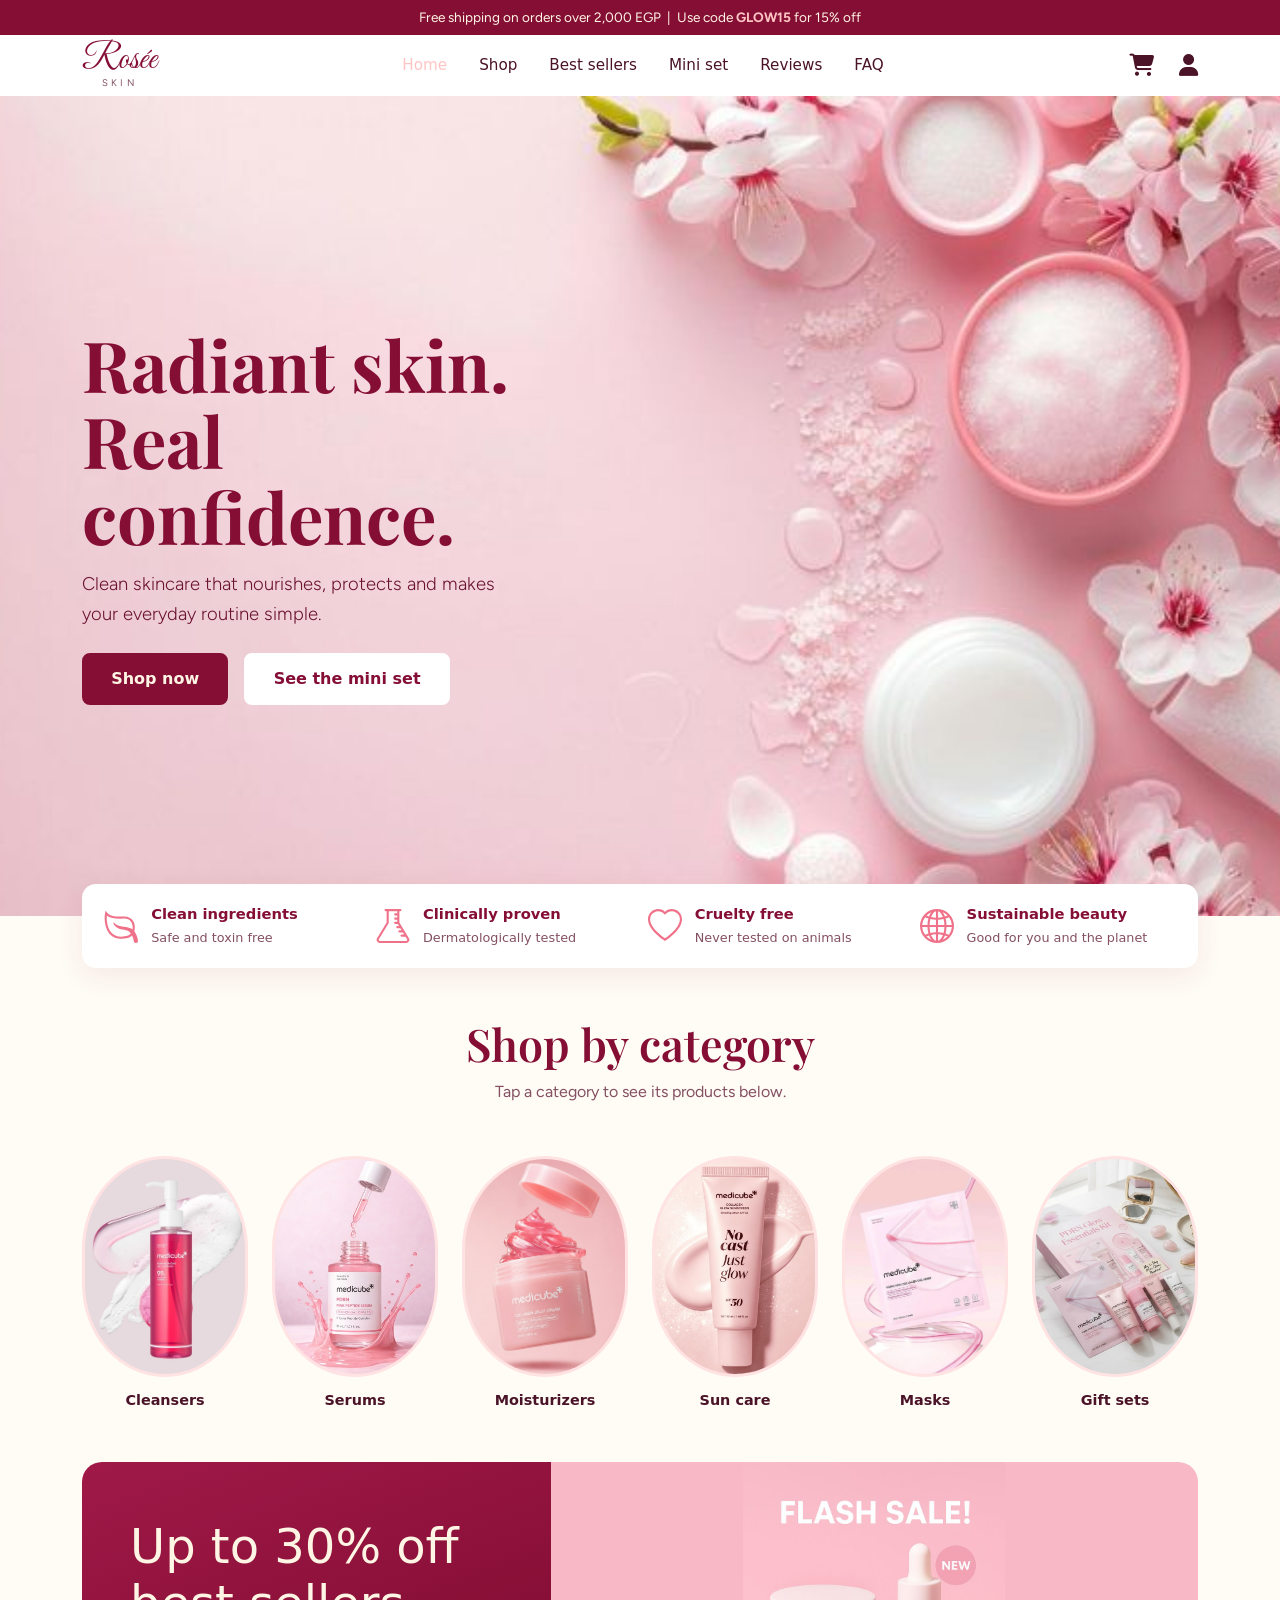
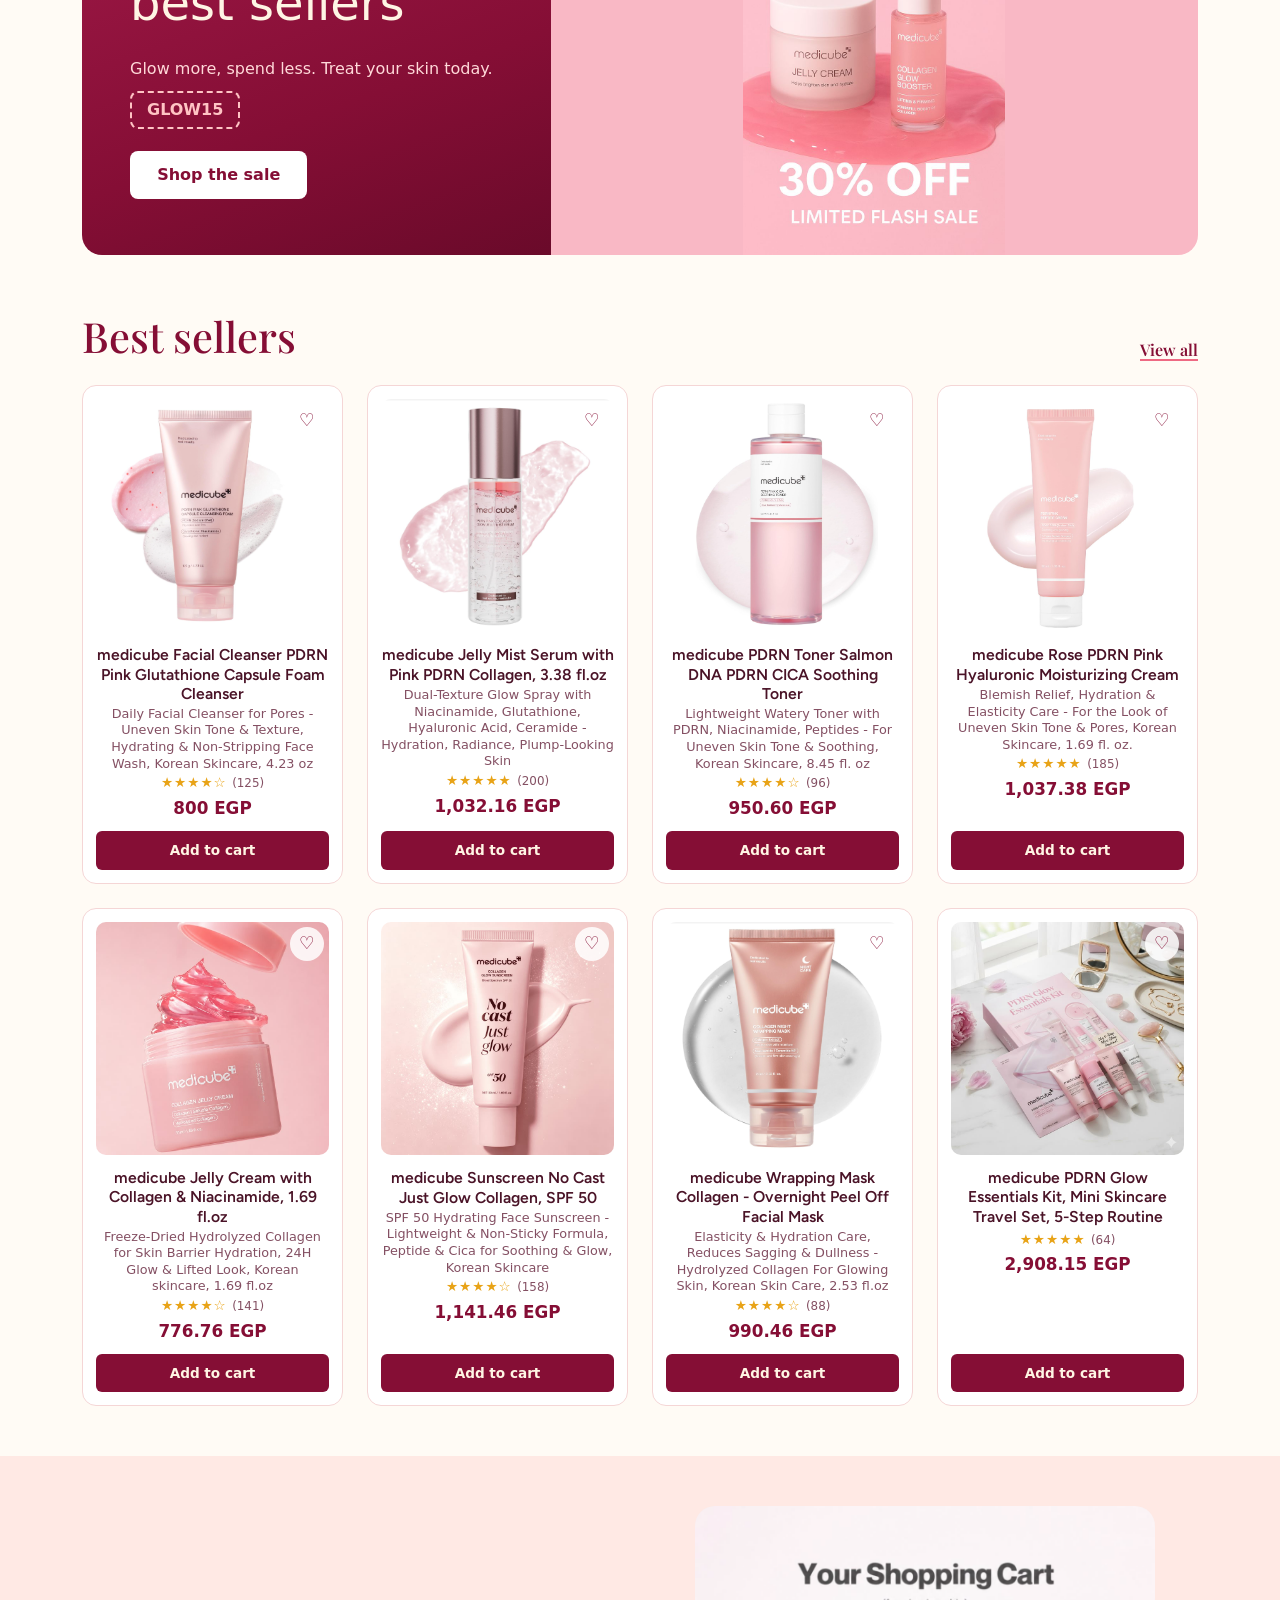
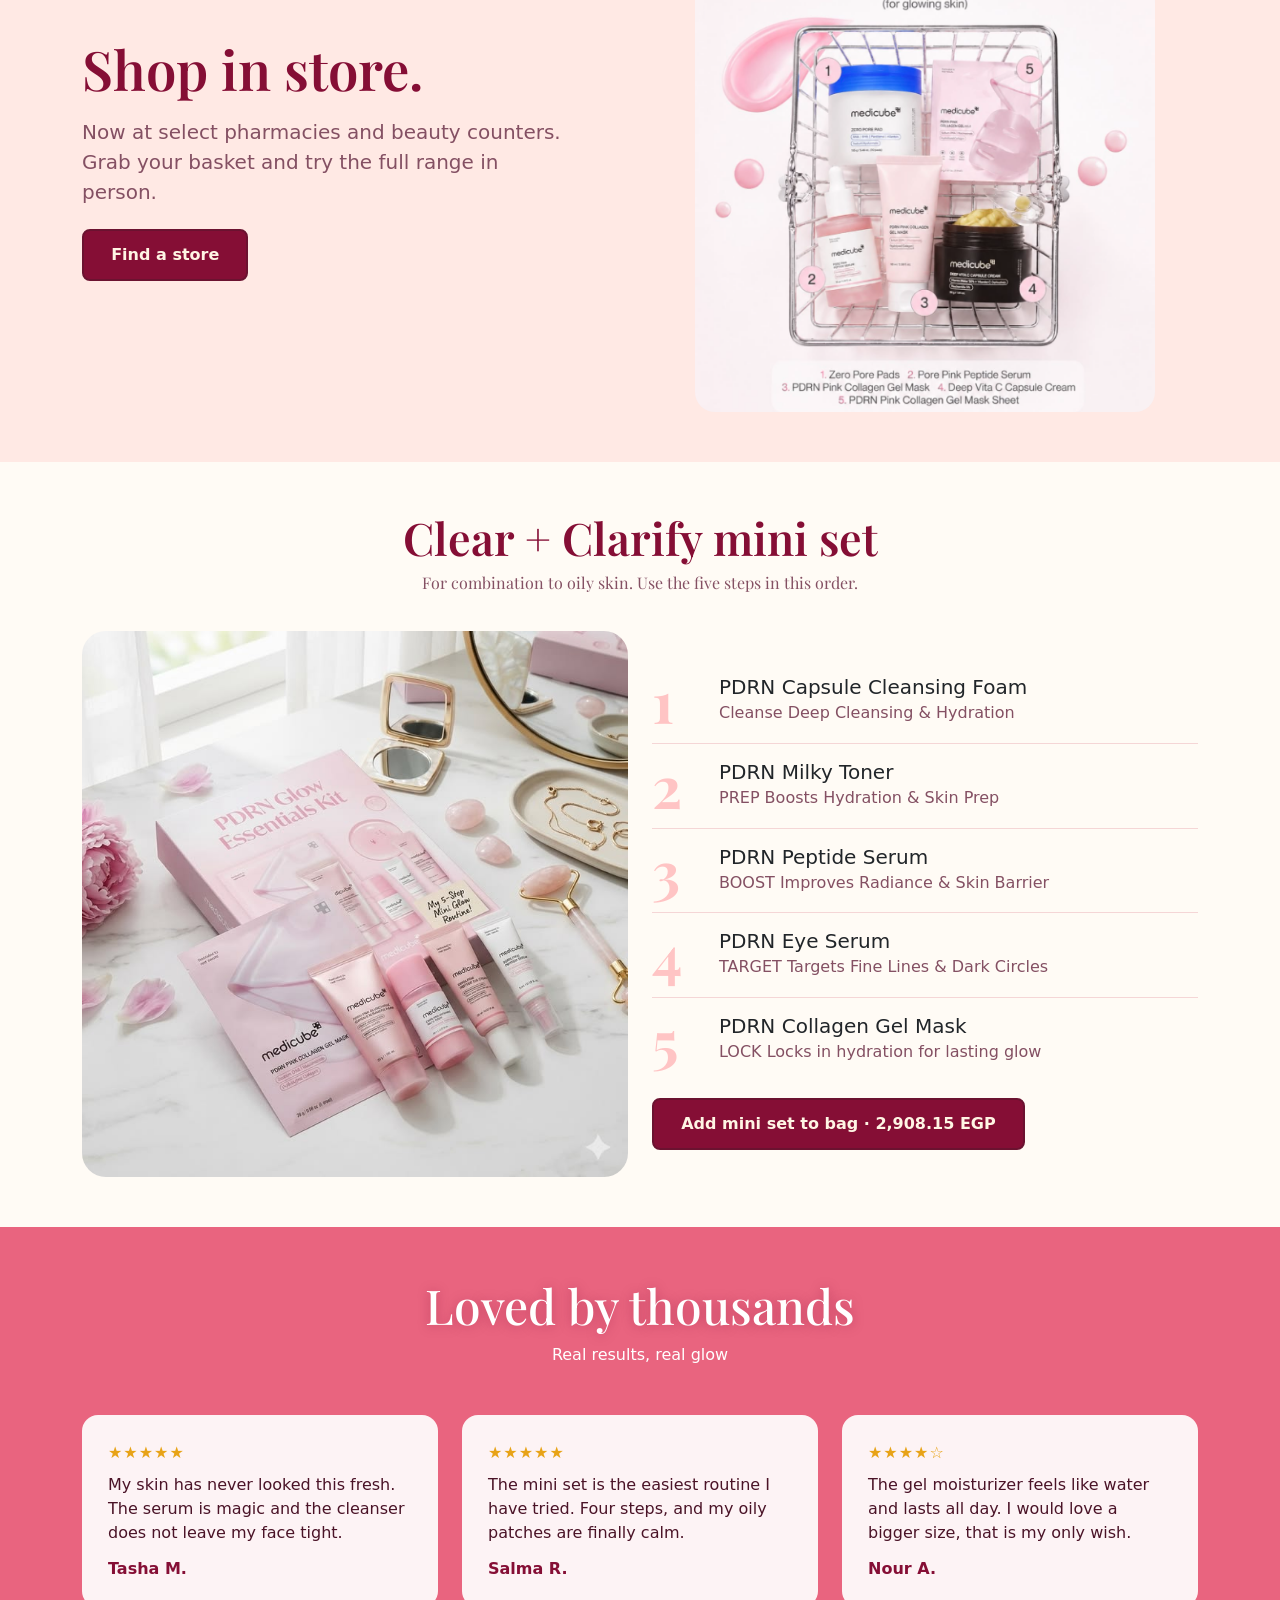
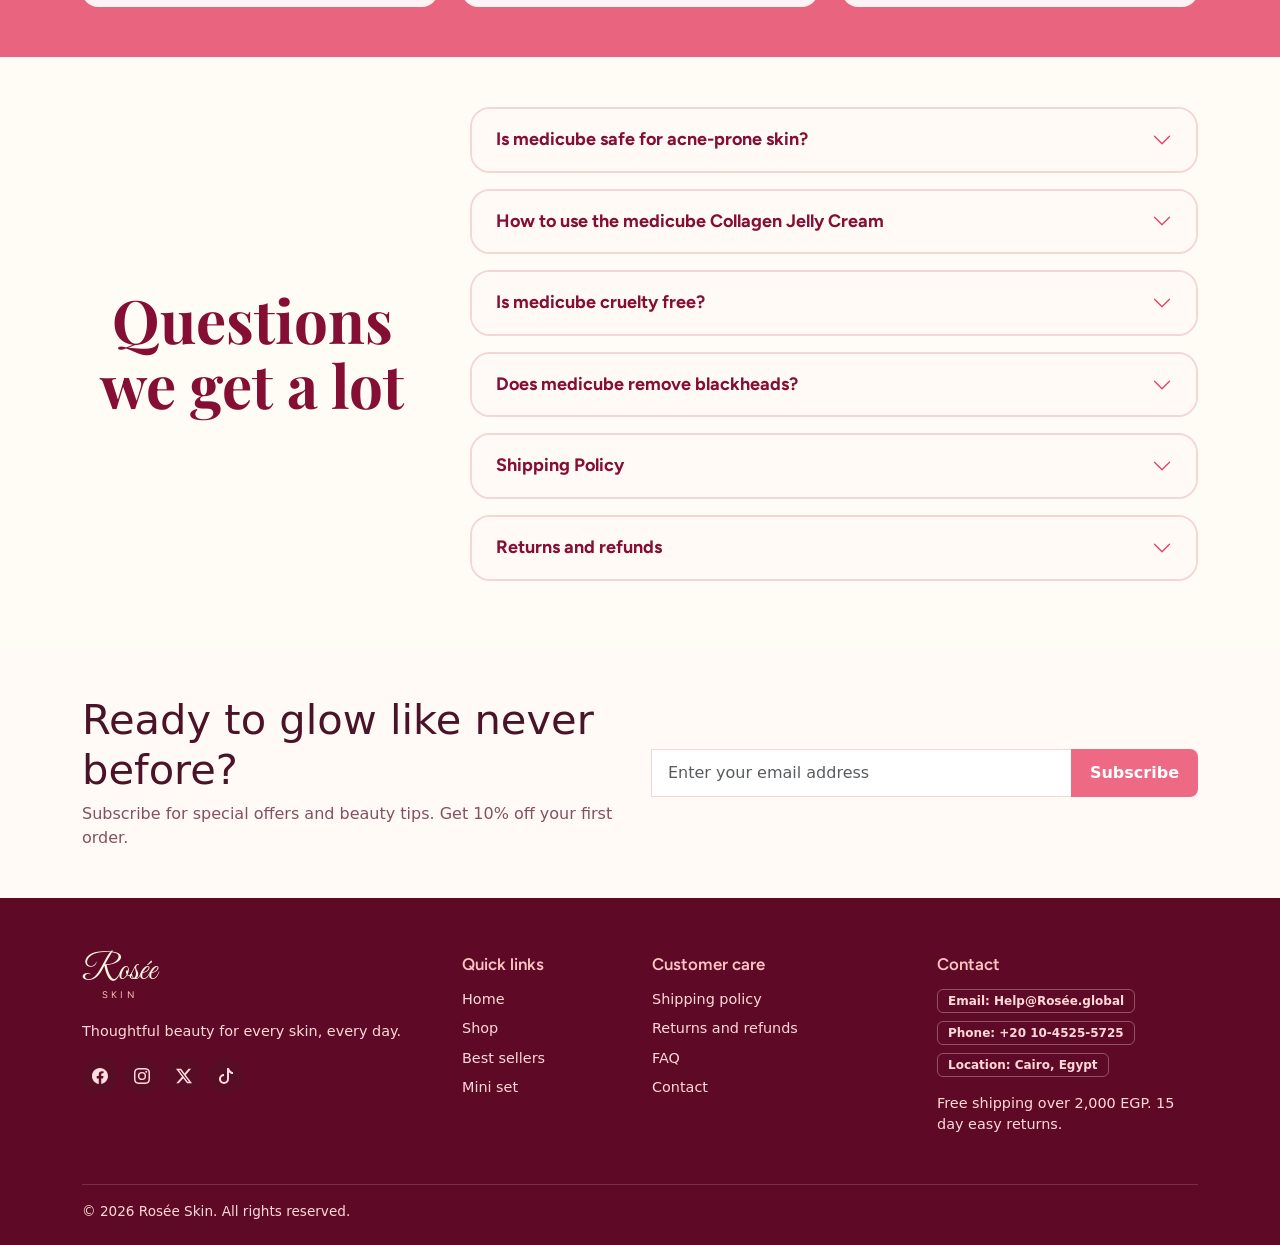
==== commit da8b22ad: "last-ver" ====
--- a/project/index.html
+++ b/project/index.html
@@ -4,12 +4,16 @@
     <meta charset="UTF-8" />
     <meta name="viewport" content="width=device-width, initial-scale=1.0" />
     <title>Rosée Skin – Radiant skin, real confidence</title>
-    <link rel="stylesheet" href="style.css" />
     <link
       href="https://cdn.jsdelivr.net/npm/bootstrap@5.3.8/dist/css/bootstrap.min.css"
       rel="stylesheet"
       integrity="sha384-sRIl4kxILFvY47J16cr9ZwB07vP4J8+LH7qKQnuqkuIAvNWLzeN8tE5YBujZqJLB"
       crossorigin="anonymous"
+    />
+    <link rel="stylesheet" href="style.css" />
+    <link
+      rel="stylesheet"
+      href="https://cdnjs.cloudflare.com/ajax/libs/font-awesome/6.5.2/css/all.min.css"
     />
     <script
       src="https://cdn.jsdelivr.net/npm/bootstrap@5.3.8/dist/js/bootstrap.bundle.min.js"
@@ -25,8 +29,9 @@
     <nav class="navbar navbar-expand-lg sticky-top">
       <div class="container">
         <a class="logo" href="./index.html">Rosée<small>SKIN</small></a>
+
         <button
-          class="navbar-toggler ms-auto me-2"
+          class="navbar-toggler order-lg-3"
           type="button"
           data-bs-toggle="collapse"
           data-bs-target="#menu"
@@ -36,8 +41,9 @@
         >
           <span class="navbar-toggler-icon"></span>
         </button>
+
         <div
-          class="collapse navbar-collapse navbar-nav mx-auto gap-lg-3"
+          class="collapse navbar-collapse navbar-nav mx-auto gap-lg-3 order-lg-2"
           id="menu"
         >
           <a class="nav-link active" href="./index.html">Home</a>
@@ -47,8 +53,143 @@
           <a class="nav-link" href="index.html#reviews">Reviews</a>
           <a class="nav-link" href="#faq">FAQ</a>
         </div>
+
+        <div class="icons order-lg-4">
+          <a
+            href="#"
+            class="fas fa-shopping-cart cart-icon"
+            data-bs-toggle="offcanvas"
+            data-bs-target="#bag"
+            aria-controls="bag"
+          >
+            <span class="cart-count d-none" id="cartCount">0</span>
+          </a>
+          <a
+            href="../project/sign-up.html"
+            class="fas fa-user"
+            id="loginLink"
+          ></a>
+
+          <div class="dropdown d-none" id="userMenu">
+            <a
+              href="#"
+              class="fas fa-user"
+              data-bs-toggle="dropdown"
+              aria-expanded="false"
+            ></a>
+            <ul class="dropdown-menu dropdown-menu-end user-dropdown">
+              <li><a class="dropdown-item" href="#">My profile</a></li>
+              <li><a class="dropdown-item" href="#">My orders</a></li>
+              <li><a class="dropdown-item" href="#">Wishlist</a></li>
+              <li><hr class="dropdown-divider" /></li>
+              <li>
+                <a
+                  class="dropdown-item"
+                  href="javascript:void(0)"
+                  onclick="signOut()"
+                  >Sign out</a
+                >
+              </li>
+            </ul>
+          </div>
+        </div>
       </div>
     </nav>
+    <div
+      class="offcanvas offcanvas-end"
+      tabindex="-1"
+      id="bag"
+      aria-labelledby="bagTitle"
+    >
+      <div class="offcanvas-header">
+        <h2 class="offcanvas-title h4" id="bagTitle">Your bag</h2>
+        <button
+          type="button"
+          class="btn-close"
+          data-bs-dismiss="offcanvas"
+          aria-label="Close"
+        ></button>
+      </div>
+      <div class="offcanvas-body d-flex flex-column">
+        <div id="bagLines" class="flex-grow-1">
+          <p class="text-soft small mb-0">
+            Your bag is empty. Add a product to start.
+          </p>
+        </div>
+        <div class="promo mt-3">
+          <div class="input-group">
+            <input
+              id="promo"
+              class="form-control"
+              placeholder="Promo code"
+              aria-label="Promo code"
+            /><button
+              class="btn btn-rose"
+              id="applyPromo"
+              type="button"
+              onclick="applyDiscount()"
+            >
+              Apply
+            </button>
+          </div>
+          <div
+            class="small mt-1 text-soft"
+            id="promoMsg"
+            aria-live="polite"
+          ></div>
+        </div>
+        <div class="d-flex justify-content-between mt-3">
+          <span>Subtotal</span><span id="sub">0.00 EGP</span>
+        </div>
+        <div
+          class="d-flex justify-content-between text-soft small d-none"
+          id="discRow"
+        >
+          <span>Discount (30%)</span><span id="disc">-0.00 EGP</span>
+        </div>
+        <div class="d-flex justify-content-between fw-semibold fs-5 mt-1">
+          <span>Total</span><span id="total">0.00 EGP</span>
+        </div>
+        <div class="small text-soft mt-1" id="ship"></div>
+        <button
+            class="btn btn-rose w-100 mt-3"
+            id="checkout"
+            onclick="goToCheckout()"
+          >
+            Checkout
+          </button>
+      </div>
+    </div>
+
+    <div class="toast-container position-fixed bottom-0 end-0 p-3">
+      <div
+        id="loginToast"
+        class="toast"
+        role="alert"
+        aria-live="assertive"
+        aria-atomic="true"
+      >
+        <div class="toast-header">
+          <strong class="me-auto">Rosée Skin</strong>
+          <button
+            type="button"
+            class="btn-close"
+            data-bs-dismiss="toast"
+            aria-label="Close"
+          ></button>
+        </div>
+        <div class="toast-body">
+          Please login or sign up first to add items to your bag.
+          <div class="mt-2 pt-2 border-top d-flex gap-2">
+            <a href="login.html" class="btn btn-rose btn-sm">Login</a>
+            <a href="sign-up.html" class="btn btn-outline-secondary btn-sm"
+              >Sign up</a
+            >
+          </div>
+        </div>
+      </div>
+    </div>
+
     <header class="hero" id="home">
       <img
         src="../photos/background.jpg"
@@ -302,7 +443,17 @@
                 ★★★★☆ <small>(125)</small>
               </div>
               <div class="price">800 EGP</div>
-              <a href="#" class="btn-add">Add to cart</a>
+              <a
+                href="javascript:void(0)"
+                onclick="
+                  addToCart(
+                    'medicube Facial Cleanser PDRN Pink Glutathione Capsule Foam Cleanser',
+                    800,
+                  )
+                "
+                class="btn-add"
+                >Add to cart</a
+              >
             </article>
           </div>
           <div class="col-6 col-lg-3 product-col" data-cat="serum">
@@ -331,7 +482,17 @@
                 ★★★★★ <small>(200)</small>
               </div>
               <div class="price">1,032.16 EGP</div>
-              <a href="#" class="btn-add">Add to cart</a>
+              <a
+                href="javascript:void(0)"
+                onclick="
+                  addToCart(
+                    'medicube Jelly Mist Serum with Pink PDRN Collagen',
+                    1032.16,
+                  )
+                "
+                class="btn-add"
+                >Add to cart</a
+              >
             </article>
           </div>
           <div class="col-6 col-lg-3 product-col" data-cat="serum">
@@ -357,7 +518,17 @@
                 ★★★★☆ <small>(96)</small>
               </div>
               <div class="price">950.60 EGP</div>
-              <a href="#" class="btn-add">Add to cart</a>
+              <a
+                href="javascript:void(0)"
+                onclick="
+                  addToCart(
+                    'medicube PDRN Toner Salmon DNA PDRN CICA Soothing Toner',
+                    950.6,
+                  )
+                "
+                class="btn-add"
+                >Add to cart</a
+              >
             </article>
           </div>
           <div class="col-6 col-lg-3 product-col" data-cat="moisturizer">
@@ -383,7 +554,17 @@
                 ★★★★★ <small>(185)</small>
               </div>
               <div class="price">1,037.38 EGP</div>
-              <a href="#" class="btn-add">Add to cart</a>
+              <a
+                href="javascript:void(0)"
+                onclick="
+                  addToCart(
+                    'medicube Rose PDRN Pink Hyaluronic Moisturizing Cream',
+                    1037.38,
+                  )
+                "
+                class="btn-add"
+                >Add to cart</a
+              >
             </article>
           </div>
           <div class="col-6 col-lg-3 product-col" data-cat="moisturizer">
@@ -401,17 +582,28 @@
                 />
               </div>
               <h3>
-                medicube Jelly Cream with Collagen &amp; Niacinamide, 1.69 fl.oz
+                medicube Jelly Cream with Collagen &amp; Niacinamide, 1.69
+                fl.oz
               </h3>
               <div class="sub">
-                Freeze-Dried Hydrolyzed Collagen for Skin Barrier Hydration, 24H
-                Glow &amp; Lifted Look, Korean skincare, 1.69 fl.oz
+                Freeze-Dried Hydrolyzed Collagen for Skin Barrier Hydration,
+                24H Glow &amp; Lifted Look, Korean skincare, 1.69 fl.oz
               </div>
               <div class="stars" aria-label="4.5 out of 5">
                 ★★★★☆ <small>(141)</small>
               </div>
               <div class="price">776.76 EGP</div>
-              <a href="#" class="btn-add">Add to cart</a>
+              <a
+                href="javascript:void(0)"
+                onclick="
+                  addToCart(
+                    'medicube Jelly Cream with Collagen and Niacinamide',
+                    776.76,
+                  )
+                "
+                class="btn-add"
+                >Add to cart</a
+              >
             </article>
           </div>
           <div class="col-6 col-lg-3 product-col" data-cat="sun">
@@ -438,7 +630,17 @@
                 ★★★★☆ <small>(158)</small>
               </div>
               <div class="price">1,141.46 EGP</div>
-              <a href="#" class="btn-add">Add to cart</a>
+              <a
+                href="javascript:void(0)"
+                onclick="
+                  addToCart(
+                    'medicube Sunscreen No Cast Just Glow Collagen, SPF 50',
+                    1141.46,
+                  )
+                "
+                class="btn-add"
+                >Add to cart</a
+              >
             </article>
           </div>
           <div class="col-6 col-lg-3 product-col" data-cat="mask">
@@ -456,18 +658,24 @@
                 />
               </div>
               <h3>
-                medicube Wrapping Mask Collagen - Overnight Peel Off Facial Mask
+                medicube Wrapping Mask Collagen - Overnight Peel Off Facial
+                Mask
               </h3>
               <div class="sub">
-                Elasticity &amp; Hydration Care, Reduces Sagging &amp; Dullness
-                - Hydrolyzed Collagen For Glowing Skin, Korean Skin Care, 2.53
-                fl.oz
+                Elasticity &amp; Hydration Care, Reduces Sagging &amp;
+                Dullness - Hydrolyzed Collagen For Glowing Skin, Korean Skin
+                Care, 2.53 fl.oz
               </div>
               <div class="stars" aria-label="4 out of 5">
                 ★★★★☆ <small>(88)</small>
               </div>
               <div class="price">990.46 EGP</div>
-              <a href="#" class="btn-add">Add to cart</a>
+              <a
+                href="javascript:void(0)"
+                onclick="addToCart('medicube Wrapping Mask Collagen', 990.46)"
+                class="btn-add"
+                >Add to cart</a
+              >
             </article>
           </div>
           <div class="col-6 col-lg-3 product-col" data-cat="sets">
@@ -492,7 +700,14 @@
                 ★★★★★ <small>(64)</small>
               </div>
               <div class="price">2,908.15 EGP</div>
-              <a href="#" class="btn-add">Add to cart</a>
+              <a
+                href="javascript:void(0)"
+                onclick="
+                  addToCart('medicube PDRN Glow Essentials Kit', 2908.15)
+                "
+                class="btn-add"
+                >Add to cart</a
+              >
             </article>
           </div>
         </div>
@@ -505,8 +720,8 @@
           <div class="col-md-6 order-2 order-md-1">
             <h2>Shop in store.</h2>
             <p>
-              Now at select pharmacies and beauty counters. Grab your basket and
-              try the full range in person.
+              Now at select pharmacies and beauty counters. Grab your basket
+              and try the full range in person.
             </p>
             <a href="#contact" class="btn btn-rose">Find a store</a>
           </div>
@@ -526,7 +741,9 @@
       <div class="container">
         <div class="center-head">
           <h2>Clear + Clarify mini set</h2>
-          <p>For combination to oily skin. Use the five steps in this order.</p>
+          <p>
+            For combination to oily skin. Use the five steps in this order.
+          </p>
         </div>
         <div class="row g-4 align-items-center">
           <div class="col-lg-6">
@@ -573,7 +790,11 @@
                 <p>LOCK Locks in hydration for lasting glow</p>
               </div>
             </div>
-            <a href="#" class="btn btn-rose mt-3"
+            <a
+              href="javascript:void(0)"
+              onclick="addToCart('Mini Set', 2908.15)"
+              class="btn btn-rose mt-3"
+              id="miniSet"
               >Add mini set to bag · 2,908.15 EGP</a
             >
           </div>
@@ -592,8 +813,8 @@
             <div class="review">
               <div class="stars" aria-label="5 out of 5 stars">★★★★★</div>
               <p>
-                My skin has never looked this fresh. The serum is magic and the
-                cleanser does not leave my face tight.
+                My skin has never looked this fresh. The serum is magic and
+                the cleanser does not leave my face tight.
               </p>
               <div class="who">Tasha M.</div>
             </div>
@@ -612,8 +833,8 @@
             <div class="review">
               <div class="stars" aria-label="4 out of 5 stars">★★★★☆</div>
               <p>
-                The gel moisturizer feels like water and lasts all day. I would
-                love a bigger size, that is my only wish.
+                The gel moisturizer feels like water and lasts all day. I
+                would love a bigger size, that is my only wish.
               </p>
               <div class="who">Nour A.</div>
             </div>
@@ -647,9 +868,9 @@
                   data-bs-parent="#faqs"
                 >
                   <div class="accordion-body">
-                    Most medicube skincare products are dermatologist-tested and
-                    formulated for sensitive and acne-prone skin. The Zero Pore
-                    Pads use BHA (salicylic acid) which is specifically
+                    Most medicube skincare products are dermatologist-tested
+                    and formulated for sensitive and acne-prone skin. The Zero
+                    Pore Pads use BHA (salicylic acid) which is specifically
                     effective for acne and blackheads. The Super Cica Daily
                     Quick Mask uses centella asiatica to calm inflammation.
                   </div>
@@ -675,12 +896,13 @@
                   data-bs-parent="#faqs"
                 >
                   <div class="accordion-body">
-                    Apply a small amount to clean skin as the last step in your
-                    routine. The Collagen Jelly Cream works as a moisturiser and
-                    occlusive — it seals in the layers underneath while
-                    delivering hydrolysed collagen and peptides. Use morning or
-                    night, or both. It pairs well with the AGE-R Booster Gel
-                    Serum when using the Booster Pro device.
+                    Apply a small amount to clean skin as the last step in
+                    your routine. The Collagen Jelly Cream works as a
+                    moisturiser and occlusive — it seals in the layers
+                    underneath while delivering hydrolysed collagen and
+                    peptides. Use morning or night, or both. It pairs well
+                    with the AGE-R Booster Gel Serum when using the Booster
+                    Pro device.
                   </div>
                 </div>
               </div>
@@ -730,10 +952,10 @@
                   data-bs-parent="#faqs"
                 >
                   <div class="accordion-body">
-                    The medicube Zero Pore Pads 2.0 contain BHA and AHA to clear
-                    pores and reduce blackheads with regular use. The Booster
-                    Pro's Air Shot mode also helps with pore care by improving
-                    product penetration.
+                    The medicube Zero Pore Pads 2.0 contain BHA and AHA to
+                    clear pores and reduce blackheads with regular use. The
+                    Booster Pro's Air Shot mode also helps with pore care by
+                    improving product penetration.
                   </div>
                 </div>
               </div>
@@ -758,20 +980,21 @@
                   <div class="accordion-body">
                     We carefully pack every order to make sure your skincare
                     arrives safely and in perfect condition.
-
-                    <li>Orders are processed within 1–2 business days.</li>
-                    <li>Delivery usually takes 2–5 business days.</li>
-                    <li>
-                      Free shipping is available on orders over 2,000 EGP.
-                    </li>
-                    <li>
-                      You will receive your order details and delivery updates
-                      after your order is confirmed.
-                    </li>
-                    <li>
-                      All orders are shipped directly to the address provided at
-                      checkout.
-                    </li>
+                    <ul class="ps-3 mb-0">
+                      <li>Orders are processed within 1–2 business days.</li>
+                      <li>Delivery usually takes 2–5 business days.</li>
+                      <li>
+                        Free shipping is available on orders over 2,000 EGP.
+                      </li>
+                      <li>
+                        You will receive your order details and delivery
+                        updates after your order is confirmed.
+                      </li>
+                      <li>
+                        All orders are shipped directly to the address
+                        provided at checkout.
+                      </li>
+                    </ul>
                   </div>
                 </div>
               </div>
@@ -797,28 +1020,31 @@
                     <h5>satisfaction matters to us.<br /></h5>
                     <span>
                       If your order arrives damaged, incorrect, or incomplete,
-                      please contact us within 15 days of receiving your order.
+                      please contact us within 15 days of receiving your
+                      order.
                     </span>
-
-                    <li>
-                      Products must be unused and unopened to be eligible for a
-                      return.
-                    </li>
-                    <li>
-                      Damaged or incorrect items can be replaced or refunded.
-                    </li>
-                    <li>
-                      Please provide your order number and photos of the product
-                      when contacting us.
-                    </li>
-                    <li>
-                      Refunds are processed after the returned item has been
-                      inspected.
-                    </li>
-                    <li>
-                      Opened or used skincare products cannot be returned for
-                      hygiene and safety reasons.
-                    </li>
+                    <ul class="ps-3 mb-0">
+                      <li>
+                        Products must be unused and unopened to be eligible
+                        for a return.
+                      </li>
+                      <li>
+                        Damaged or incorrect items can be replaced or
+                        refunded.
+                      </li>
+                      <li>
+                        Please provide your order number and photos of the
+                        product when contacting us.
+                      </li>
+                      <li>
+                        Refunds are processed after the returned item has been
+                        inspected.
+                      </li>
+                      <li>
+                        Opened or used skincare products cannot be returned
+                        for hygiene and safety reasons.
+                      </li>
+                    </ul>
                   </div>
                 </div>
               </div>
@@ -872,7 +1098,6 @@
               >
                 <img src="../photos/facebook.svg" alt="Facebook" />
               </a>
-
               <a
                 class="soc"
                 href="https://www.instagram.com/"
@@ -880,12 +1105,14 @@
               >
                 <img src="../photos/instagram.svg" alt="Instagram" />
               </a>
-
               <a class="soc" href="https://x.com/" aria-label="X">
                 <img src="../photos/twitter-x.svg" alt="X" />
               </a>
-
-              <a class="soc" href="https://www.tiktok.com/" aria-label="TikTok">
+              <a
+                class="soc"
+                href="https://www.tiktok.com/"
+                aria-label="TikTok"
+              >
                 <img src="../photos/tiktok.svg" alt="TikTok" />
               </a>
             </div>
--- a/project/style.css
+++ b/project/style.css
@@ -57,8 +57,248 @@
         }
       }
     }
-  }
-}
+
+    .icons {
+      justify-content: end;
+      display: flex;
+      align-items: center;
+      gap: 25px;
+    }
+
+    .icons a {
+      color: #4a1327;
+      font-size: 22px;
+      text-decoration: none;
+      position: relative;
+      transition: 0.3s;
+    }
+
+    .icons a:hover {
+      color: #850e35;
+    }
+
+    .cart-icon span {
+      position: absolute;
+      top: -12px;
+      right: -12px;
+
+      width: 21px;
+      height: 21px;
+      border-radius: 50%;
+
+      background-color: #ee6983;
+      color: white;
+
+      font-family: Arial, sans-serif;
+      font-size: 12px;
+
+      display: flex;
+      align-items: center;
+      justify-content: center;
+    }
+
+  .user-dropdown {
+    min-width: 190px;
+    padding: 8px;
+    background: #fffaf5;
+    border: 1px solid #f5d6d6;
+    border-radius: 14px;
+    box-shadow: 0 12px 30px rgba(133, 14, 53, 0.12);
+    font-family: "Figtree", sans-serif;
+
+    .dropdown-item {
+      font-size: 0.95rem;
+      font-weight: 500;
+      color: #4a1327;
+      padding: 9px 14px;
+      border-radius: 8px;
+
+      &:hover,
+      &:focus {
+        background: #f5d6d6;
+        color: #850e35;
+      }
+
+      &:active {
+        background: #850e35;
+        color: #fff5e4;
+      }
+    }
+
+    .dropdown-divider {
+      border-top: 1px solid #f5d6d6;
+      margin: 6px 0;
+      opacity: 1;
+    }
+  }
+}
+  }
+
+#bag {
+  font-family: "Figtree", sans-serif;
+
+  .offcanvas-header {
+    border-bottom: 1px solid #f5d6d6;
+    padding: 20px 24px;
+  }
+
+  .offcanvas-title {
+    font-family: "Playfair Display", Georgia, serif;
+    font-weight: 700;
+    color: #850e35;
+  }
+
+  .btn-close:focus {
+    box-shadow: none;
+  }
+
+  .offcanvas-body {
+    padding: 20px 24px 24px;
+  }
+
+  .text-soft {
+    color: #845063;
+  }
+
+  .promo {
+    .input-group {
+      gap: 0;
+    }
+
+    .form-control {
+      border: 1px solid #f5d6d6;
+      border-radius: 8px 0 0 8px;
+      padding: 11px 16px;
+      background: #fffaf5;
+      color: #4a1327;
+
+      &:focus {
+        box-shadow: none;
+        border-color: #ee6983;
+      }
+    }
+
+    .btn-rose {
+      border-radius: 0 8px 8px 0;
+    }
+  }
+
+  .btn-rose {
+    background: #850e35;
+    border: 2px solid #850e35;
+    color: #fff5e4;
+    font-weight: 600;
+    transition: 0.15s;
+
+    &:hover {
+      background: #ee6983;
+      border-color: #ee6983;
+      color: #fff;
+    }
+  }
+
+  #checkout {
+    border-radius: 8px;
+    padding: 0.9rem 1.7rem;
+    font-size: 1rem;
+  }
+
+  .cart-item {
+    display: flex;
+    justify-content: space-between;
+    align-items: center;
+    padding: 12px 0;
+    border-bottom: 1px solid #f5d6d6;
+    gap: 15px;
+
+    span {
+      font-size: 14px;
+      color: #4a1327;
+    }
+
+    strong {
+      color: #850e35;
+      font-size: 14px;
+      white-space: nowrap;
+    }
+  }
+}
+ .toast-container {
+  z-index: 1090;
+}
+
+#loginToast,
+#orderToast {
+  font-family: "Figtree", sans-serif;
+  background: #fffaf5;
+  border: 1px solid #f5d6d6;
+  border-radius: 14px;
+  box-shadow: 0 12px 30px rgba(133, 14, 53, 0.18);
+  overflow: hidden;
+  min-width: 300px;
+
+  .toast-header {
+    background: #850e35;
+    color: #fff5e4;
+    border-bottom: 0;
+    padding: 12px 16px;
+
+    strong {
+      font-family: "Playfair Display", Georgia, serif;
+      font-weight: 700;
+      letter-spacing: 0.02em;
+    }
+
+    .btn-close {
+      filter: invert(1) brightness(2);
+      opacity: 0.85;
+
+      &:hover {
+        opacity: 1;
+      }
+    }
+  }
+
+  .toast-body {
+    color: #4a1327;
+    font-size: 0.92rem;
+    line-height: 1.5;
+    padding: 16px;
+
+    .border-top {
+      border-color: #f5d6d6 !important;
+    }
+
+    .btn-rose {
+      background: #850e35;
+      border: 2px solid #850e35;
+      color: #fff5e4;
+      font-weight: 600;
+      border-radius: 8px;
+      transition: 0.15s;
+
+      &:hover {
+        background: #ee6983;
+        border-color: #ee6983;
+        color: #fff;
+      }
+    }
+
+    .btn-outline-secondary {
+      color: #850e35;
+      border: 2px solid #f5d6d6;
+      background: transparent;
+      font-weight: 600;
+      border-radius: 8px;
+
+      &:hover {
+        background: #f5d6d6;
+        color: #850e35;
+      }
+    }
+  }
+}
+
 .hero {
   position: relative;
   min-height: calc(100vh - 80px);
@@ -726,14 +966,13 @@
   }
 }
 
-#faq{
+#faq {
   padding-top: 50px;
   padding-bottom: 50px;
- 
-
-  .container{
-     padding-top: 50px;
-    h2{
+
+  .container {
+    padding-top: 50px;
+    h2 {
       font-family: "Playfair Display", serif;
       font-size: 60px;
       line-height: 1.08;
@@ -744,18 +983,17 @@
     }
   }
 
- 
-  .row{
+  .row {
     align-items: stretch;
   }
 
-  .col-lg-4{
+  .col-lg-4 {
     display: flex;
     align-items: center;
     justify-content: center;
   }
 
-  .accordion-item{
+  .accordion-item {
     background: transparent;
     border: 2px solid #f5d6d6;
     border-radius: 20px;
@@ -763,7 +1001,7 @@
     overflow: hidden;
   }
 
-  .accordion-button{
+  .accordion-button {
     font-family: "Figtree", sans-serif;
     font-size: 18px;
     font-weight: 700;
@@ -772,22 +1010,22 @@
     padding: 20px 24px;
     box-shadow: none;
 
-    &:not(.collapsed){
+    &:not(.collapsed) {
       background: #f5d6d6;
       color: #850e35;
     }
 
-    &:focus{
+    &:focus {
       border-color: #ffc4c4;
       box-shadow: 0 0 0 3px #ffc4c4;
     }
 
-    &::after{
+    &::after {
       filter: invert(25%) sepia(60%) saturate(1500%) hue-rotate(310deg);
     }
   }
 
-  .accordion-body{
+  .accordion-body {
     font-family: "Figtree", sans-serif;
     font-size: 16px;
     line-height: 1.7;
@@ -834,13 +1072,13 @@
     }
   }
 }
-#contact{
+#contact {
   background: #fffaf5;
-  .contact-hero{
+  .contact-hero {
     padding: 100px 0 50px;
     text-align: center;
 
-    .contact-eyebrow{
+    .contact-eyebrow {
       font-family: "Figtree", sans-serif;
       font-size: 14px;
       font-weight: 600;
@@ -850,7 +1088,7 @@
       margin-bottom: 12px;
     }
 
-    h1{
+    h1 {
       font-family: "Playfair Display", serif;
       font-size: 60px;
       line-height: 1.08;
@@ -859,7 +1097,7 @@
       margin-bottom: 20px;
     }
 
-    .contact-lead{
+    .contact-lead {
       font-family: "Figtree", sans-serif;
       font-size: 18px;
       line-height: 1.7;
@@ -869,11 +1107,10 @@
     }
   }
 
- 
-  .contact-body{
+  .contact-body {
     padding: 50px 0 100px;
 
-    h2{
+    h2 {
       font-family: "Playfair Display", serif;
       font-size: 34px;
       font-weight: 700;
@@ -882,9 +1119,8 @@
     }
   }
 
- 
-  .contact-form{
-    label{
+  .contact-form {
+    label {
       display: block;
       font-family: "Figtree", sans-serif;
       font-size: 15px;
@@ -895,7 +1131,7 @@
 
     input,
     select,
-    textarea{
+    textarea {
       width: 100%;
       font-family: "Figtree", sans-serif;
       font-size: 16px;
@@ -904,26 +1140,28 @@
       border: 2px solid #f5d6d6;
       border-radius: 16px;
       padding: 14px 20px;
-      transition: border-color .2s ease, box-shadow .2s ease;
-
-      &::placeholder{
+      transition:
+        border-color 0.2s ease,
+        box-shadow 0.2s ease;
+
+      &::placeholder {
         color: #845063;
-        opacity: .6;
-      }
-
-      &:focus{
+        opacity: 0.6;
+      }
+
+      &:focus {
         outline: none;
         border-color: #ffc4c4;
         box-shadow: 0 0 0 3px #ffc4c4;
       }
     }
 
-    textarea{
+    textarea {
       resize: vertical;
       min-height: 150px;
     }
 
-    .contact-btn{
+    .contact-btn {
       font-family: "Figtree", sans-serif;
       font-size: 16px;
       font-weight: 700;
@@ -934,35 +1172,36 @@
       padding: 14px 36px;
       margin-top: 8px;
       cursor: pointer;
-      transition: background .2s ease, color .2s ease;
-
-      &:hover{
+      transition:
+        background 0.2s ease,
+        color 0.2s ease;
+
+      &:hover {
         background: #ffc4c4;
         border-color: #ffc4c4;
         color: #850e35;
       }
 
-      &:focus-visible{
+      &:focus-visible {
         outline: none;
         box-shadow: 0 0 0 3px #ffc4c4;
       }
     }
   }
 
-
-  .contact-cards{
+  .contact-cards {
     display: flex;
     flex-direction: column;
     gap: 24px;
   }
 
-  .contact-card{
+  .contact-card {
     background: #fff;
     border: 2px solid #f5d6d6;
     border-radius: 20px;
     padding: 28px 32px;
 
-    h3{
+    h3 {
       font-family: "Playfair Display", serif;
       font-size: 20px;
       font-weight: 700;
@@ -970,7 +1209,7 @@
       margin-bottom: 12px;
     }
 
-    p{
+    p {
       font-family: "Figtree", sans-serif;
       font-size: 16px;
       line-height: 1.6;
@@ -978,27 +1217,27 @@
       margin-bottom: 12px;
     }
 
-    a{
+    a {
       font-family: "Figtree", sans-serif;
       font-size: 16px;
       font-weight: 600;
       color: #850e35;
       text-decoration: none;
       border-bottom: 2px solid #ffc4c4;
-      transition: background .2s ease;
-
-      &:hover{
+      transition: background 0.2s ease;
+
+      &:hover {
         background: #f5d6d6;
       }
     }
 
-    .contact-links{
+    .contact-links {
       display: flex;
       flex-wrap: wrap;
       gap: 12px 24px;
     }
 
-    ul{
+    ul {
       list-style: none;
       padding: 0;
       margin: 0;
@@ -1009,74 +1248,260 @@
   }
 }
 
-
-@media (max-width: 991px){
-  #contact{
-    .contact-hero{
+@media (max-width: 991px) {
+  #contact {
+    .contact-hero {
       padding-top: 70px;
 
-      h1{
+      h1 {
         font-size: 42px;
       }
     }
 
-    .contact-body h2{
+    .contact-body h2 {
       font-size: 28px;
     }
   }
 }
-#privacy-policy{
+#privacy-policy {
   padding: 80px 0;
-  .container{
- .last-updated{
-    font-family: "Figtree", sans-serif;
-    font-size: 14px;
-    color: #845063;
-    margin-bottom: 32px;
-  }
-
-  .policy-block{
-    margin-bottom: 40px;
-
-    h2{
-      font-family: "Playfair Display", serif;
-      font-size: 26px;
-      font-weight: 700;
-      color:#850e35;
-      padding-bottom: 16px;
-      margin-bottom: 20px;
-      border-bottom: 1px solid #e0dcd4;
-    }
-
-    p{
+  .container {
+    .last-updated {
       font-family: "Figtree", sans-serif;
-      font-size: 16px;
-      line-height: 1.75;
+      font-size: 14px;
       color: #845063;
-      margin-bottom: 16px;
-    }
-
-    ul{
-      margin: 0 0 16px;
-      padding-left: 20px;
-
-      li{
+      margin-bottom: 32px;
+    }
+
+    .policy-block {
+      margin-bottom: 40px;
+
+      h2 {
+        font-family: "Playfair Display", serif;
+        font-size: 26px;
+        font-weight: 700;
+        color: #850e35;
+        padding-bottom: 16px;
+        margin-bottom: 20px;
+        border-bottom: 1px solid #e0dcd4;
+      }
+
+      p {
         font-family: "Figtree", sans-serif;
         font-size: 16px;
         line-height: 1.75;
         color: #845063;
-        margin-bottom: 12px;
-
-        strong{
-          color:#850e35;
-          font-weight: 700;
+        margin-bottom: 16px;
+      }
+
+      ul {
+        margin: 0 0 16px;
+        padding-left: 20px;
+
+        li {
+          font-family: "Figtree", sans-serif;
+          font-size: 16px;
+          line-height: 1.75;
+          color: #845063;
+          margin-bottom: 12px;
+
+          strong {
+            color: #850e35;
+            font-weight: 700;
+          }
         }
       }
     }
   }
 }
-}
-
+.box-area {
+  border: none !important;
+  border-radius: 28px !important;
+  padding: 14px !important;
+  box-shadow: 0 20px 50px rgba(133, 14, 53, 0.15) !important;
+  .left-box {
+  position: relative;
+  overflow: hidden;
+  padding: 0 !important;
+  border-radius: 20px !important;
+
+  img {
+    width: 100%;
+    height: 100%;
+    object-fit: contain;
+    display: block;
+  }
+
+
+  @media (max-width: 767px) {
+    display: none !important;
+  }
+}
+
+/* right side */
+.right-box {
+  display: flex;
+  flex-direction: column;
+  justify-content: center;
+  padding: 24px 40px !important;
+
+  .header-text {
+    h2 {
+      font-family: Arial, Helvetica, sans-serif;
+      color: #850e35;
+      font-weight: 700;
+    }
+    p {
+      color: #4a1327;
+    }
+  }
+
+  .form-control {
+    height: 50px;
+    border: 1px solid #f0c4cd;
+    border-radius: 10px !important;
+    background: #fff8f9 !important;
+
+    &:focus {
+      border-color: #ee6983;
+      box-shadow: 0 0 0 3px rgba(238, 105, 131, 0.2);
+    }
+  }
+
+  .form-check-input:checked {
+    background-color: #ee6983;
+    border-color: #ee6983;
+  }
+
+  a {
+    color: #850e35;
+    text-decoration: none;
+    font-weight: 500;
+
+    &:hover {
+      color: #ee6983;
+    }
+  }
+
+  .btn-primary {
+    height: 50px;
+    background: #ee6983;
+    border-color: #ee6983;
+    color: #fff;
+    border-radius: 10px;
+    font-weight: 600;
+
+    &:hover {
+      background: #850e35;
+      border-color: #850e35;
+    }
+  }
+
+  .btn-light {
+    height: 50px;
+    border-radius: 10px;
+    border-color: #f0c4cd !important;
+
+    &:hover {
+      background: #fff0f3;
+    }
+  }
+
+  @media (max-width: 767px) {
+    padding: 20px 16px !important;
+  }
+}
+}
+.checkout-page {
+  .container{
+    padding-top: 50px;
+  }
+  padding: 60px 0 80px;
+  min-height: calc(100vh - 200px);
+  display: flex;
+  align-items: center;
+
+  .checkout-card {
+    max-width: 700px;
+    margin: 0 auto;
+    background: #fff;
+    border-radius: 24px;
+    padding: 40px;
+    box-shadow: 0 20px 50px rgba(133, 14, 53, 0.1);
+
+    .header-text {
+      h2 {
+        font-family: "Playfair Display", Georgia, serif;
+        color: #850e35;
+        font-weight: 700;
+      }
+
+      p {
+        color: #845063;
+        margin-top: 6px;
+      }
+    }
+
+    .checkout-form {
+      .form-label {
+        font-family: "Figtree", sans-serif;
+        font-weight: 600;
+        color: #850e35;
+        font-size: 0.9rem;
+      }
+
+      .form-control,
+      .form-select {
+        border: 1px solid #f0c4cd;
+        border-radius: 10px;
+        background: #fff8f9;
+        padding: 10px 14px;
+
+        &:focus {
+          border-color: #ee6983;
+          box-shadow: 0 0 0 3px rgba(238, 105, 131, 0.2);
+        }
+      }
+
+      .form-check-input:checked {
+        background-color: #ee6983;
+        border-color: #ee6983;
+      }
+
+      a {
+        color: #850e35;
+        text-decoration: none;
+        font-weight: 500;
+
+        &:hover {
+          color: #ee6983;
+        }
+      }
+
+      .btn-rose {
+        background: #850e35;
+        border: 2px solid #850e35;
+        color: #fff5e4;
+        border-radius: 10px;
+        padding: 12px;
+        font-weight: 600;
+        transition: 0.15s;
+
+        &:hover {
+          background: #ee6983;
+          border-color: #ee6983;
+          color: #fff;
+        }
+      }
+    }
+  }
+}
+
+@media (max-width: 767px) {
+  .checkout-page .checkout-card {
+    padding: 24px;
+  }
+}
 footer {
   background: #5e0a26;
   color: #ffd9d9;
@@ -1178,7 +1603,6 @@
   }
 }
 
-
 .products .f-anchor {
   display: block;
   height: 0;
@@ -1223,4 +1647,4 @@
 body:has(#f-mask:target) #categories a[href="#f-mask"] .oval,
 body:has(#f-sets:target) #categories a[href="#f-sets"] .oval {
   border-color: #850e35;
-}+}
